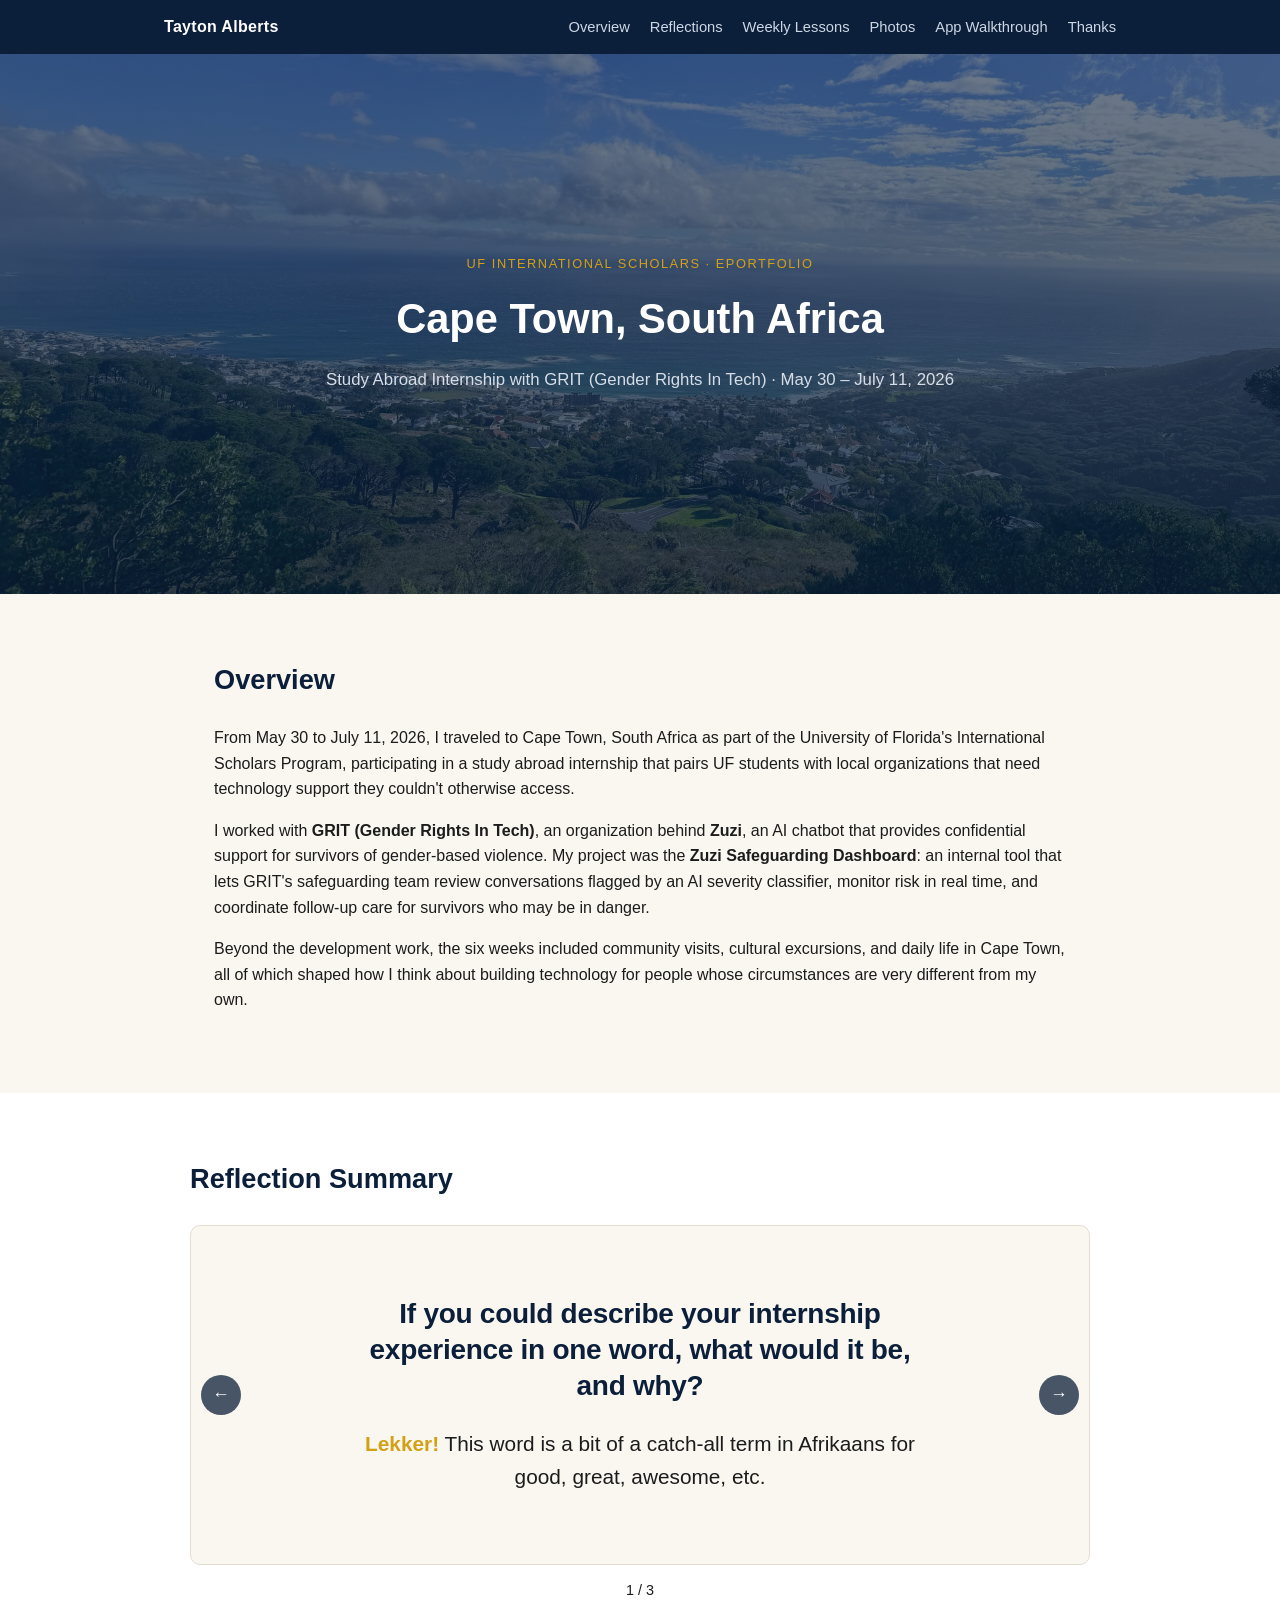
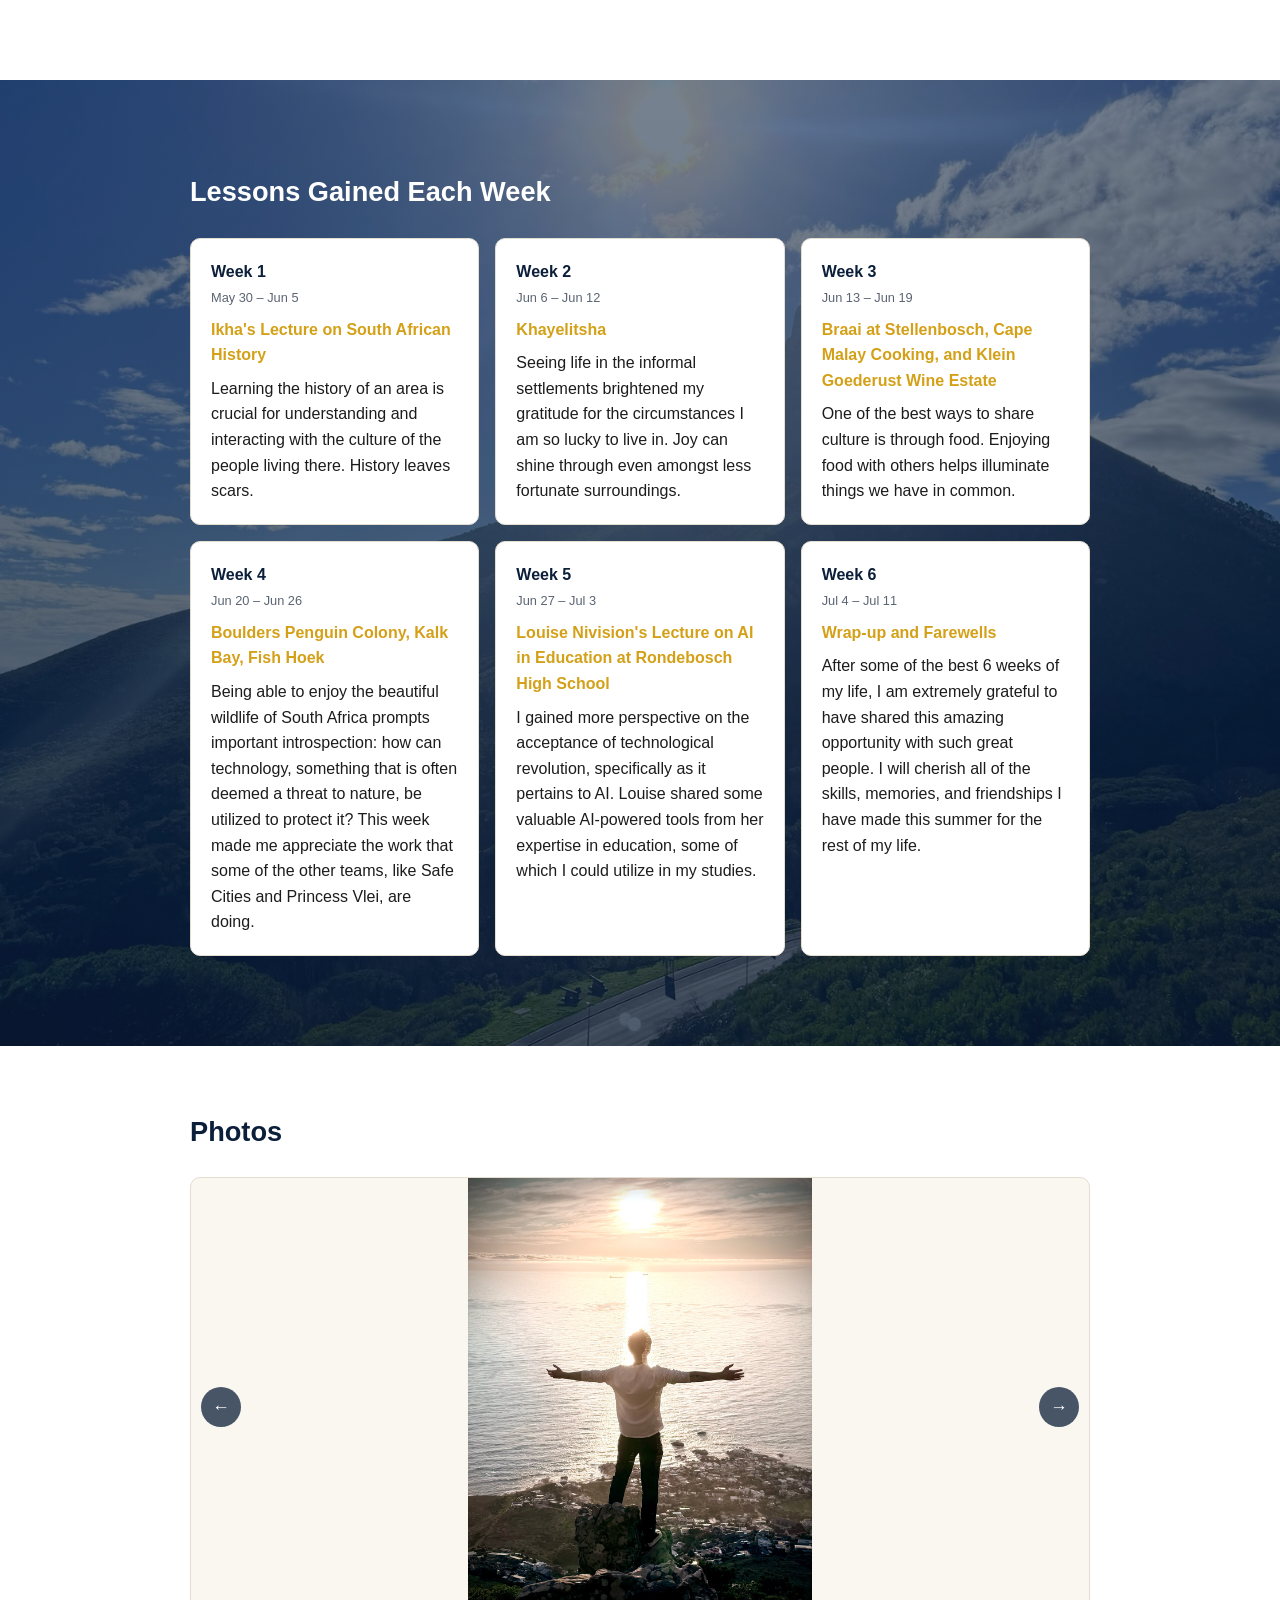
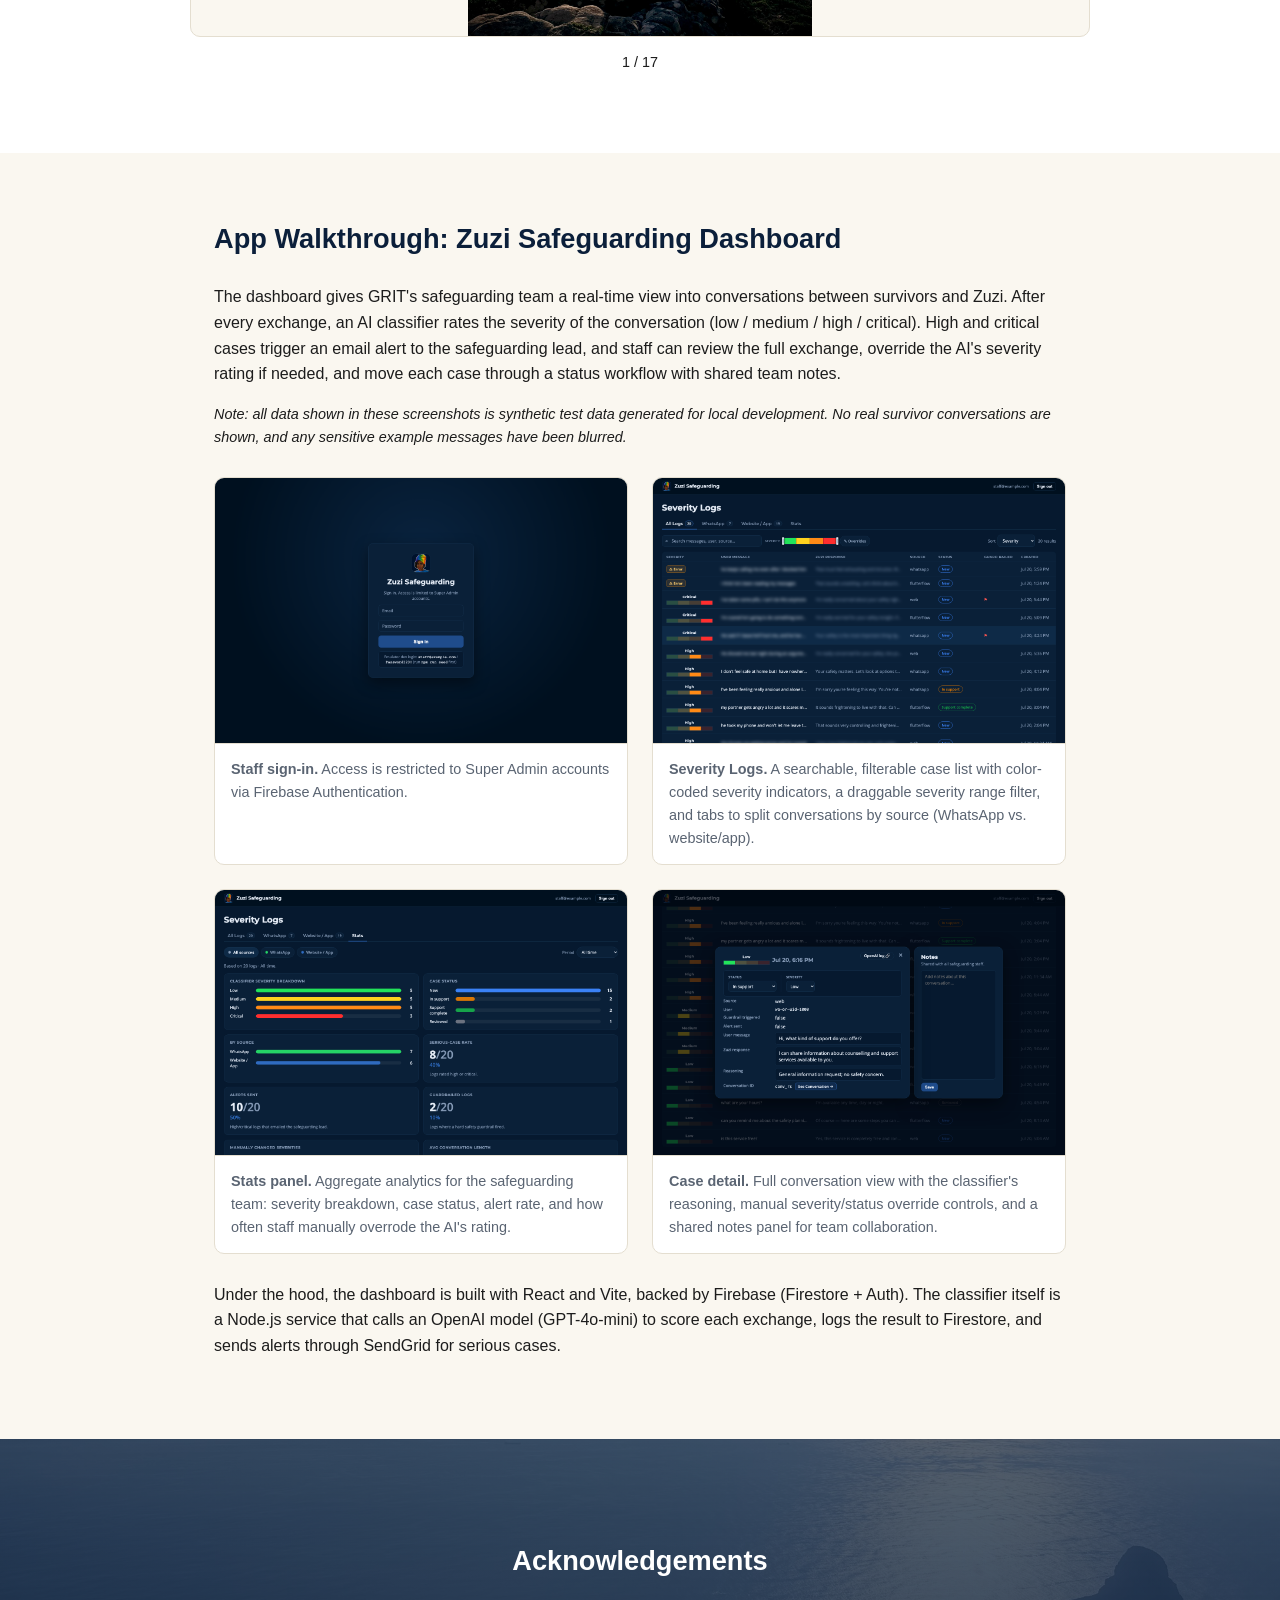
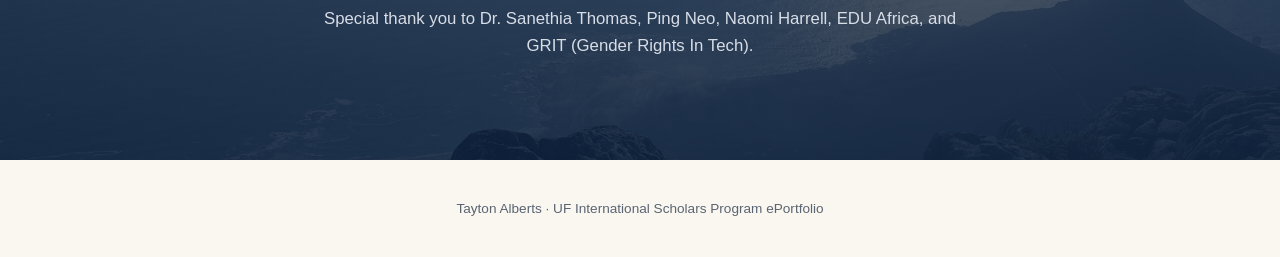
==== index.html @ 263d5c69 "Overlay weekly lesson tiles on a Lion's Head background photo, style topics gold Co-Authored-By: Cla" ====
<!DOCTYPE html>
<html lang="en">
<head>
<meta charset="UTF-8">
<meta name="viewport" content="width=device-width, initial-scale=1.0">
<title>Tayton Alberts | Cape Town ePortfolio</title>
<link rel="stylesheet" href="styles.css">
</head>
<body>

<nav class="navbar">
  <div class="nav-inner">
    <span class="nav-brand">Tayton Alberts</span>
    <ul class="nav-links">
      <li><a href="#overview">Overview</a></li>
      <li><a href="#reflections">Reflections</a></li>
      <li><a href="#weekly">Weekly Lessons</a></li>
      <li><a href="#photos">Photos</a></li>
      <li><a href="#app">App Walkthrough</a></li>
      <li><a href="#thanks">Thanks</a></li>
    </ul>
  </div>
</nav>

<header class="hero">
  <div class="hero-inner">
    <p class="eyebrow">UF International Scholars &middot; ePortfolio</p>
    <h1>Cape Town, South Africa</h1>
    <p class="hero-sub">Study Abroad Internship with GRIT (Gender Rights In Tech) &middot; May 30 &ndash; July 11, 2026</p>
  </div>
</header>

<main>

  <section id="overview" class="section">
    <h2>Overview</h2>
    <p>
      From May 30 to July 11, 2026, I traveled to Cape Town, South Africa as part of the University of
      Florida's International Scholars Program, participating in a study abroad internship that pairs
      UF students with local organizations that need technology support they couldn't otherwise access.
    </p>
    <p>
      I worked with <strong>GRIT (Gender Rights In Tech)</strong>, an organization behind <strong>Zuzi</strong>,
      an AI chatbot that provides confidential support for survivors of gender-based violence. My project was
      the <strong>Zuzi Safeguarding Dashboard</strong>: an internal tool that lets GRIT's safeguarding team
      review conversations flagged by an AI severity classifier, monitor risk in real time, and coordinate
      follow-up care for survivors who may be in danger.
    </p>
    <p>
      Beyond the development work, the six weeks included community visits, cultural excursions, and daily
      life in Cape Town, all of which shaped how I think about building technology for people whose
      circumstances are very different from my own.
    </p>
  </section>

  <section id="reflections" class="section alt">
    <h2>Reflection Summary</h2>
    <div class="carousel">
      <div class="carousel-viewport text-viewport">
        <div class="reflection-slide">
          <h3 id="reflection-question" class="reflection-q"></h3>
          <p id="reflection-answer" class="reflection-a"></p>
        </div>
        <button class="carousel-btn prev" type="button" aria-label="Previous reflection">&larr;</button>
        <button class="carousel-btn next" type="button" aria-label="Next reflection">&rarr;</button>
      </div>
    </div>
    <p class="carousel-counter"><span id="reflection-counter">1 / 3</span></p>
  </section>

  <section id="weekly" class="section alt weekly-section">
    <h2>Lessons Gained Each Week</h2>
    <div class="week-list">
      <div class="week-card">
        <h3>Week 1 <span>May 30 &ndash; Jun 5</span></h3>
        <p class="week-topic">Ikha's Lecture on South African History</p>
        <p>Learning the history of an area is crucial for understanding and interacting with the culture of the people living there. History leaves scars.</p>
      </div>
      <div class="week-card">
        <h3>Week 2 <span>Jun 6 &ndash; Jun 12</span></h3>
        <p class="week-topic">Khayelitsha</p>
        <p>Seeing life in the informal settlements brightened my gratitude for the circumstances I am so lucky to live in. Joy can shine through even amongst less fortunate surroundings.</p>
      </div>
      <div class="week-card">
        <h3>Week 3 <span>Jun 13 &ndash; Jun 19</span></h3>
        <p class="week-topic">Braai at Stellenbosch, Cape Malay Cooking, and Klein Goederust Wine Estate</p>
        <p>One of the best ways to share culture is through food. Enjoying food with others helps illuminate things we have in common.</p>
      </div>
      <div class="week-card">
        <h3>Week 4 <span>Jun 20 &ndash; Jun 26</span></h3>
        <p class="week-topic">Boulders Penguin Colony, Kalk Bay, Fish Hoek</p>
        <p>Being able to enjoy the beautiful wildlife of South Africa prompts important introspection: how can technology, something that is often deemed a threat to nature, be utilized to protect it? This week made me appreciate the work that some of the other teams, like Safe Cities and Princess Vlei, are doing.</p>
      </div>
      <div class="week-card">
        <h3>Week 5 <span>Jun 27 &ndash; Jul 3</span></h3>
        <p class="week-topic">Louise Nivision's Lecture on AI in Education at Rondebosch High School</p>
        <p>I gained more perspective on the acceptance of technological revolution, specifically as it pertains to AI. Louise shared some valuable AI-powered tools from her expertise in education, some of which I could utilize in my studies.</p>
      </div>
      <div class="week-card">
        <h3>Week 6 <span>Jul 4 &ndash; Jul 11</span></h3>
        <p class="week-topic">Wrap-up and Farewells</p>
        <p>After some of the best 6 weeks of my life, I am extremely grateful to have shared this amazing opportunity with such great people. I will cherish all of the skills, memories, and friendships I have made this summer for the rest of my life.</p>
      </div>
    </div>
  </section>

  <section id="photos" class="section alt">
    <h2>Photos</h2>
    <div class="carousel">
      <div class="carousel-viewport">
        <img id="carousel-image" src="assets/photos/IMG_9114.jpg" alt="Trip photo">
        <button class="carousel-btn prev" type="button" aria-label="Previous photo">&larr;</button>
        <button class="carousel-btn next" type="button" aria-label="Next photo">&rarr;</button>
      </div>
    </div>
    <p class="carousel-counter"><span id="carousel-counter">1 / 17</span></p>
  </section>

  <section id="app" class="section">
    <h2>App Walkthrough: Zuzi Safeguarding Dashboard</h2>
    <p>
      The dashboard gives GRIT's safeguarding team a real-time view into conversations between survivors
      and Zuzi. After every exchange, an AI classifier rates the severity of the conversation
      (low / medium / high / critical). High and critical cases trigger an email alert to the safeguarding
      lead, and staff can review the full exchange, override the AI's severity rating if needed, and move
      each case through a status workflow with shared team notes.
    </p>
    <p class="section-note">
      Note: all data shown in these screenshots is synthetic test data generated for local development.
      No real survivor conversations are shown, and any sensitive example messages have been blurred.
    </p>

    <div class="walkthrough">
      <figure>
        <img src="assets/screenshots/01-login.png" alt="Zuzi Safeguarding dashboard login screen">
        <figcaption><strong>Staff sign-in.</strong> Access is restricted to Super Admin accounts via Firebase Authentication.</figcaption>
      </figure>
      <figure>
        <img src="assets/screenshots/02-severity-logs.png" alt="Severity logs table with search, filters, and source tabs">
        <figcaption><strong>Severity Logs.</strong> A searchable, filterable case list with color-coded severity indicators, a draggable severity range filter, and tabs to split conversations by source (WhatsApp vs. website/app).</figcaption>
      </figure>
      <figure>
        <img src="assets/screenshots/03-stats.png" alt="Stats panel showing severity breakdown and case metrics">
        <figcaption><strong>Stats panel.</strong> Aggregate analytics for the safeguarding team: severity breakdown, case status, alert rate, and how often staff manually overrode the AI's rating.</figcaption>
      </figure>
      <figure>
        <img src="assets/screenshots/04-case-detail.png" alt="Case detail modal showing a conversation, classifier reasoning, and notes">
        <figcaption><strong>Case detail.</strong> Full conversation view with the classifier's reasoning, manual severity/status override controls, and a shared notes panel for team collaboration.</figcaption>
      </figure>
    </div>

    <p>
      Under the hood, the dashboard is built with React and Vite, backed by Firebase (Firestore + Auth).
      The classifier itself is a Node.js service that calls an OpenAI model (GPT-4o-mini) to score each
      exchange, logs the result to Firestore, and sends alerts through SendGrid for serious cases.
    </p>
  </section>

  <section id="thanks" class="section alt thanks-section">
    <h2>Acknowledgements</h2>
    <p>
      Special thank you to Dr. Sanethia Thomas, Ping Neo, Naomi Harrell, EDU Africa, and
      GRIT (Gender Rights In Tech).
    </p>
  </section>

</main>

<footer class="footer">
  <p>Tayton Alberts &middot; UF International Scholars Program ePortfolio</p>
</footer>

<script>
  const photos = [
    'IMG_9114.jpg', 'IMG_8618.jpg', 'IMG_8655.jpg', 'IMG_8927.jpg', 'IMG_8979.jpg',
    'IMG_8824.jpg', 'IMG_8849.jpg', 'IMG_8998.jpg', 'IMG_9008.jpg', 'IMG_9033.jpg',
    'IMG_9036.jpg', 'baboon-hike.jpg', 'sunset-group.jpg', 'cave-group.jpg',
    'grit-team.jpg', 'aws-skills-centre.jpg', 'presentation.jpg'
  ];
  let photoIndex = 0;
  const carouselImage = document.getElementById('carousel-image');
  const carouselCounter = document.getElementById('carousel-counter');
  const photosSection = document.getElementById('photos');

  function showPhoto(i) {
    photoIndex = (i + photos.length) % photos.length;
    carouselImage.src = 'assets/photos/' + photos[photoIndex];
    carouselCounter.textContent = (photoIndex + 1) + ' / ' + photos.length;
  }

  photosSection.querySelector('.carousel-btn.prev').addEventListener('click', () => showPhoto(photoIndex - 1));
  photosSection.querySelector('.carousel-btn.next').addEventListener('click', () => showPhoto(photoIndex + 1));

  const reflections = [
    {
      question: "If you could describe your internship experience in one word, what would it be, and why?",
      answer: "<strong>Lekker!</strong> This word is a bit of a catch-all term in Afrikaans for good, great, awesome, etc."
    },
    {
      question: "Which activity or experience had the greatest impact on you, and why?",
      answer: "The visit to Khayelitsha was definitely very impactful for me. Being able to walk through people's homes and see, up close, the different circumstances that people live in really opened my eyes to the hardships that people face."
    },
    {
      question: "What skills or qualities have you developed that you will carry into your future career?",
      answer: "Technically, my skills were rapidly sharpened. Aside from my growth with software development, I have gained a much larger professional confidence where I feel comfortable communicating my thoughts and work."
    }
  ];
  let reflectionIndex = 0;
  const reflectionQuestion = document.getElementById('reflection-question');
  const reflectionAnswer = document.getElementById('reflection-answer');
  const reflectionCounter = document.getElementById('reflection-counter');
  const reflectionsSection = document.getElementById('reflections');

  function showReflection(i) {
    reflectionIndex = (i + reflections.length) % reflections.length;
    reflectionQuestion.textContent = reflections[reflectionIndex].question;
    reflectionAnswer.innerHTML = reflections[reflectionIndex].answer;
    reflectionCounter.textContent = (reflectionIndex + 1) + ' / ' + reflections.length;
  }

  reflectionsSection.querySelector('.carousel-btn.prev').addEventListener('click', () => showReflection(reflectionIndex - 1));
  reflectionsSection.querySelector('.carousel-btn.next').addEventListener('click', () => showReflection(reflectionIndex + 1));
  showReflection(0);

  function isInViewport(el) {
    const r = el.getBoundingClientRect();
    return r.top < window.innerHeight && r.bottom > 0;
  }

  document.addEventListener('keydown', (e) => {
    if (e.key !== 'ArrowLeft' && e.key !== 'ArrowRight') return;
    const delta = e.key === 'ArrowLeft' ? -1 : 1;
    if (isInViewport(photosSection)) showPhoto(photoIndex + delta);
    else if (isInViewport(reflectionsSection)) showReflection(reflectionIndex + delta);
  });
</script>

</body>
</html>
---- styles.css ----
:root {
  --navy: #0b1f3a;
  --navy-light: #13294b;
  --gold: #d4a017;
  --cream: #faf7f0;
  --text: #1c1c1c;
  --muted: #5a6472;
  --border: #e4ded0;
}

* { box-sizing: border-box; }

body {
  margin: 0;
  font-family: -apple-system, BlinkMacSystemFont, "Segoe UI", Helvetica, Arial, sans-serif;
  color: var(--text);
  background: var(--cream);
  line-height: 1.6;
}

.navbar {
  position: sticky;
  top: 0;
  z-index: 10;
  background: var(--navy);
  color: white;
}

.nav-inner {
  max-width: 1000px;
  margin: 0 auto;
  padding: 14px 24px;
  display: flex;
  align-items: center;
  justify-content: space-between;
  flex-wrap: wrap;
  gap: 10px;
}

.nav-brand {
  font-weight: 700;
  letter-spacing: 0.02em;
}

.nav-links {
  list-style: none;
  display: flex;
  gap: 20px;
  margin: 0;
  padding: 0;
  flex-wrap: wrap;
}

.nav-links a {
  color: #cdd6e3;
  text-decoration: none;
  font-size: 0.92rem;
}

.nav-links a:hover {
  color: var(--gold);
}

.hero {
  background:
    linear-gradient(180deg, rgba(11, 31, 58, 0.6) 0%, rgba(11, 31, 58, 0.75) 100%),
    url("assets/photos/hero-bg.jpg");
  background-size: cover;
  background-position: center;
  color: white;
  padding: 140px 24px;
  min-height: 60vh;
  display: flex;
  align-items: center;
  justify-content: center;
  text-align: center;
}

.hero-inner {
  max-width: 700px;
  margin: 0 auto;
}

.eyebrow {
  text-transform: uppercase;
  letter-spacing: 0.12em;
  font-size: 0.8rem;
  color: var(--gold);
  margin: 0 0 12px;
}

.hero h1 {
  font-size: 2.6rem;
  margin: 0 0 14px;
}

.hero-sub {
  color: #d7dde7;
  font-size: 1.05rem;
  margin: 0;
}

.section {
  max-width: 900px;
  margin: 0 auto;
  padding: 64px 24px;
}

.section.alt {
  background: white;
  max-width: none;
}

.section.alt > * {
  max-width: 900px;
  margin-left: auto;
  margin-right: auto;
}

.section.weekly-section {
  background:
    linear-gradient(180deg, rgba(11, 31, 58, 0.55) 0%, rgba(11, 31, 58, 0.7) 100%),
    url("assets/photos/weekly-bg.jpg");
  background-size: cover;
  background-position: center;
  padding-top: 90px;
  padding-bottom: 90px;
}

.section.weekly-section h2 {
  color: white;
}

.section h2 {
  font-size: 1.7rem;
  margin: 0 0 24px;
  color: var(--navy);
}

.section p {
  color: var(--text);
}

.section-note {
  color: var(--muted);
  font-size: 0.9rem;
  font-style: italic;
}

.reflection-slide {
  width: 100%;
  max-width: 560px;
  margin: 0 auto;
  text-align: center;
}

.reflection-q {
  font-weight: 800;
  color: var(--navy);
  margin: 0 0 22px;
  font-size: 1.75rem;
  line-height: 1.3;
  letter-spacing: -0.01em;
}

.reflection-a {
  margin: 0;
  color: var(--text);
  font-size: 1.3rem;
  line-height: 1.6;
}

.reflection-a strong {
  color: var(--gold);
  font-weight: 800;
}

.week-list {
  display: grid;
  grid-template-columns: repeat(auto-fit, minmax(280px, 1fr));
  gap: 16px;
}

.week-card {
  border: 1px solid var(--border);
  border-radius: 10px;
  padding: 20px;
  background: white;
}

.week-card p {
  margin: 0;
}

.week-card p.week-topic {
  font-weight: 800;
  color: var(--gold);
  margin: 0 0 8px;
}

.week-card h3 {
  margin: 0 0 8px;
  font-size: 1rem;
  color: var(--navy);
  display: flex;
  flex-direction: column;
  gap: 4px;
}

.week-card h3 span {
  font-weight: 400;
  font-size: 0.8rem;
  color: var(--muted);
}

.placeholder {
  color: var(--muted);
  font-style: italic;
  margin: 0;
}

.carousel {
  max-width: 640px;
  margin: 0 auto;
}

.carousel-viewport {
  position: relative;
  width: 100%;
  height: min(52vh, 460px);
  display: flex;
  align-items: center;
  justify-content: center;
  background: var(--cream);
  border: 1px solid var(--border);
  border-radius: 10px;
  overflow: hidden;
}

.carousel-viewport img {
  max-width: 100%;
  max-height: 100%;
  width: auto;
  height: auto;
  object-fit: contain;
  display: block;
}

.carousel-viewport.text-viewport {
  height: auto;
  min-height: 340px;
  padding: 56px 64px;
}

.carousel-btn {
  position: absolute;
  top: 50%;
  transform: translateY(-50%);
  width: 40px;
  height: 40px;
  border-radius: 50%;
  border: none;
  background: rgba(11, 31, 58, 0.75);
  color: white;
  font-size: 1.1rem;
  cursor: pointer;
}

.carousel-btn.prev {
  left: 10px;
}

.carousel-btn.next {
  right: 10px;
}

.carousel-btn:hover {
  background: var(--navy-light);
}

.carousel-counter {
  text-align: center;
  color: var(--muted);
  font-size: 0.9rem;
  margin-top: 14px;
}

.walkthrough {
  display: grid;
  grid-template-columns: repeat(auto-fit, minmax(320px, 1fr));
  gap: 24px;
  margin: 28px 0;
}

.walkthrough figure {
  margin: 0;
  background: white;
  border: 1px solid var(--border);
  border-radius: 10px;
  overflow: hidden;
}

.walkthrough img {
  width: 100%;
  display: block;
  border-bottom: 1px solid var(--border);
}

.walkthrough figcaption {
  padding: 14px 16px;
  font-size: 0.9rem;
  color: var(--muted);
}

.section.thanks-section {
  text-align: center;
  background:
    linear-gradient(180deg, rgba(11, 31, 58, 0.7) 0%, rgba(11, 31, 58, 0.85) 100%),
    url("assets/photos/thanks-bg.jpg");
  background-size: cover;
  background-position: center;
  color: white;
  padding-top: 100px;
  padding-bottom: 100px;
}

.section.thanks-section h2 {
  color: white;
}

.section.thanks-section p {
  color: #d7dde7;
  font-size: 1.05rem;
  max-width: 640px;
  margin: 0 auto;
}

.footer {
  text-align: center;
  padding: 24px;
  color: var(--muted);
  font-size: 0.85rem;
}
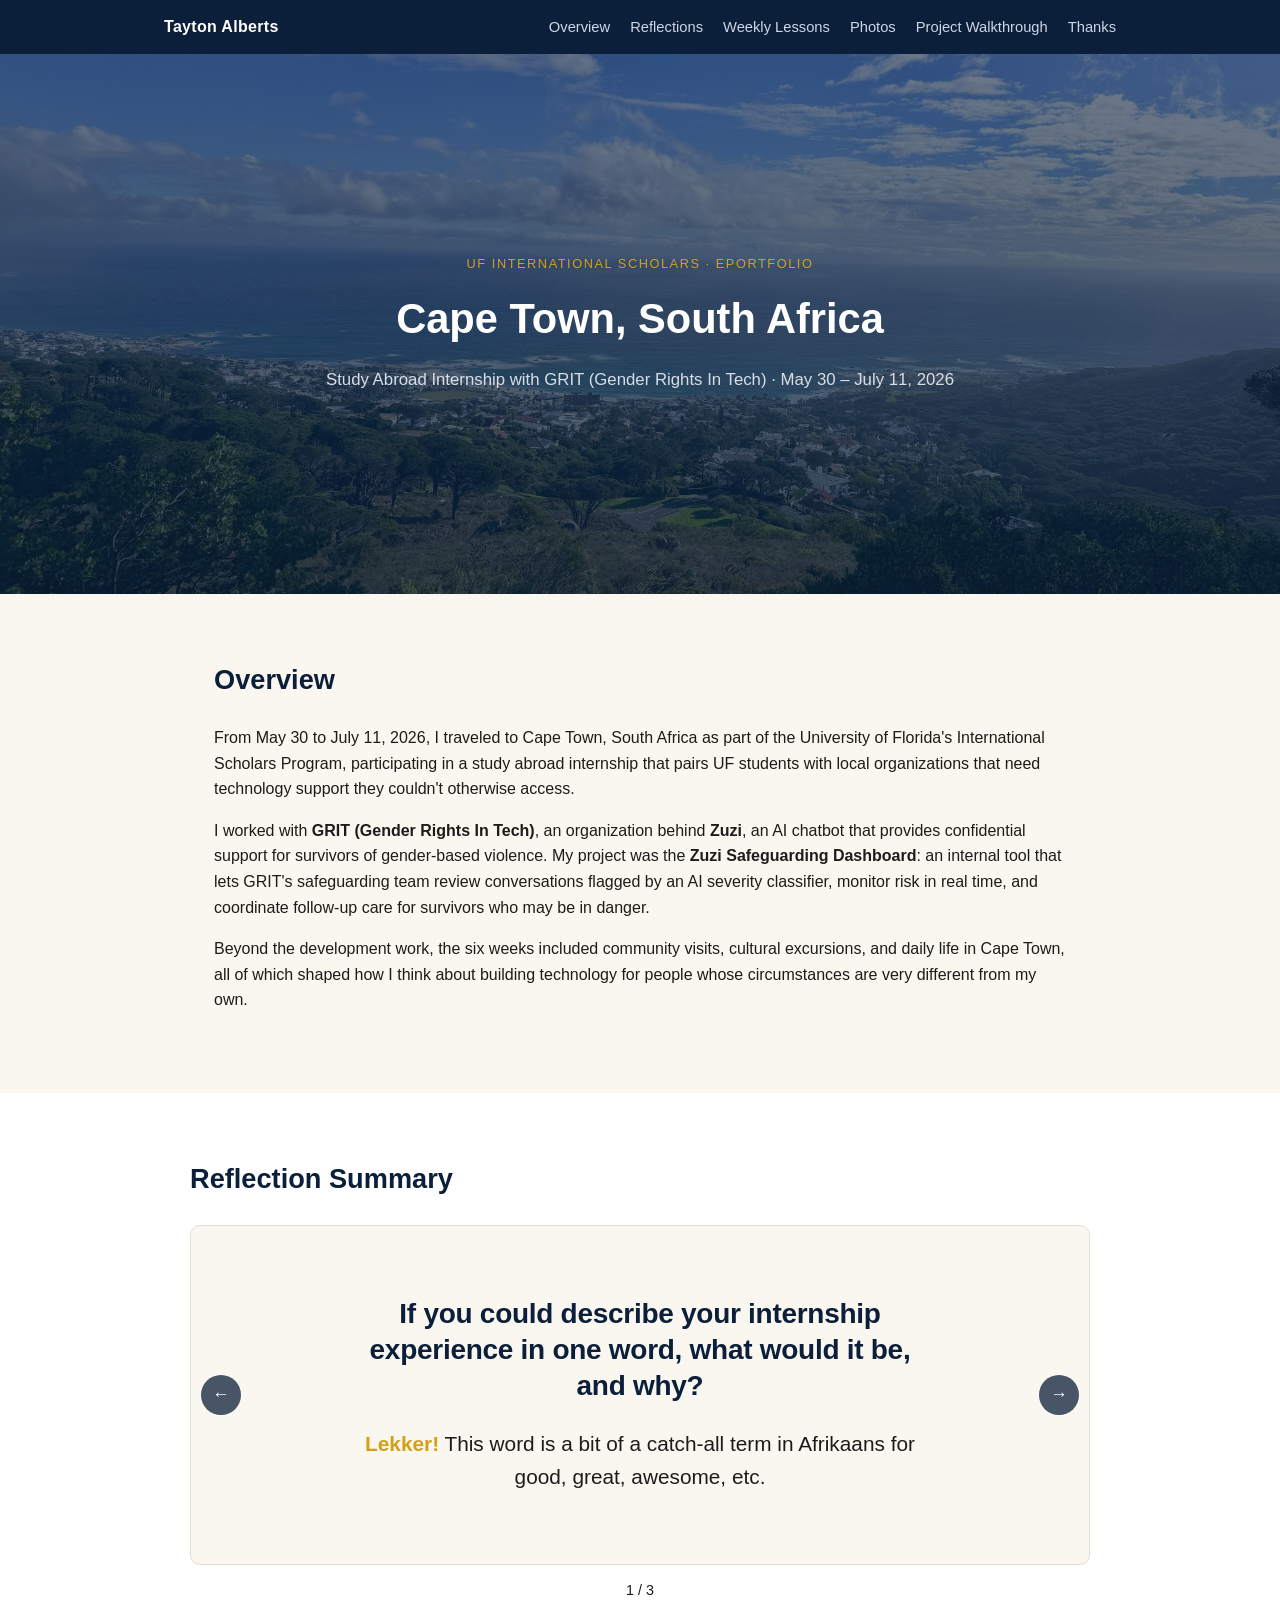
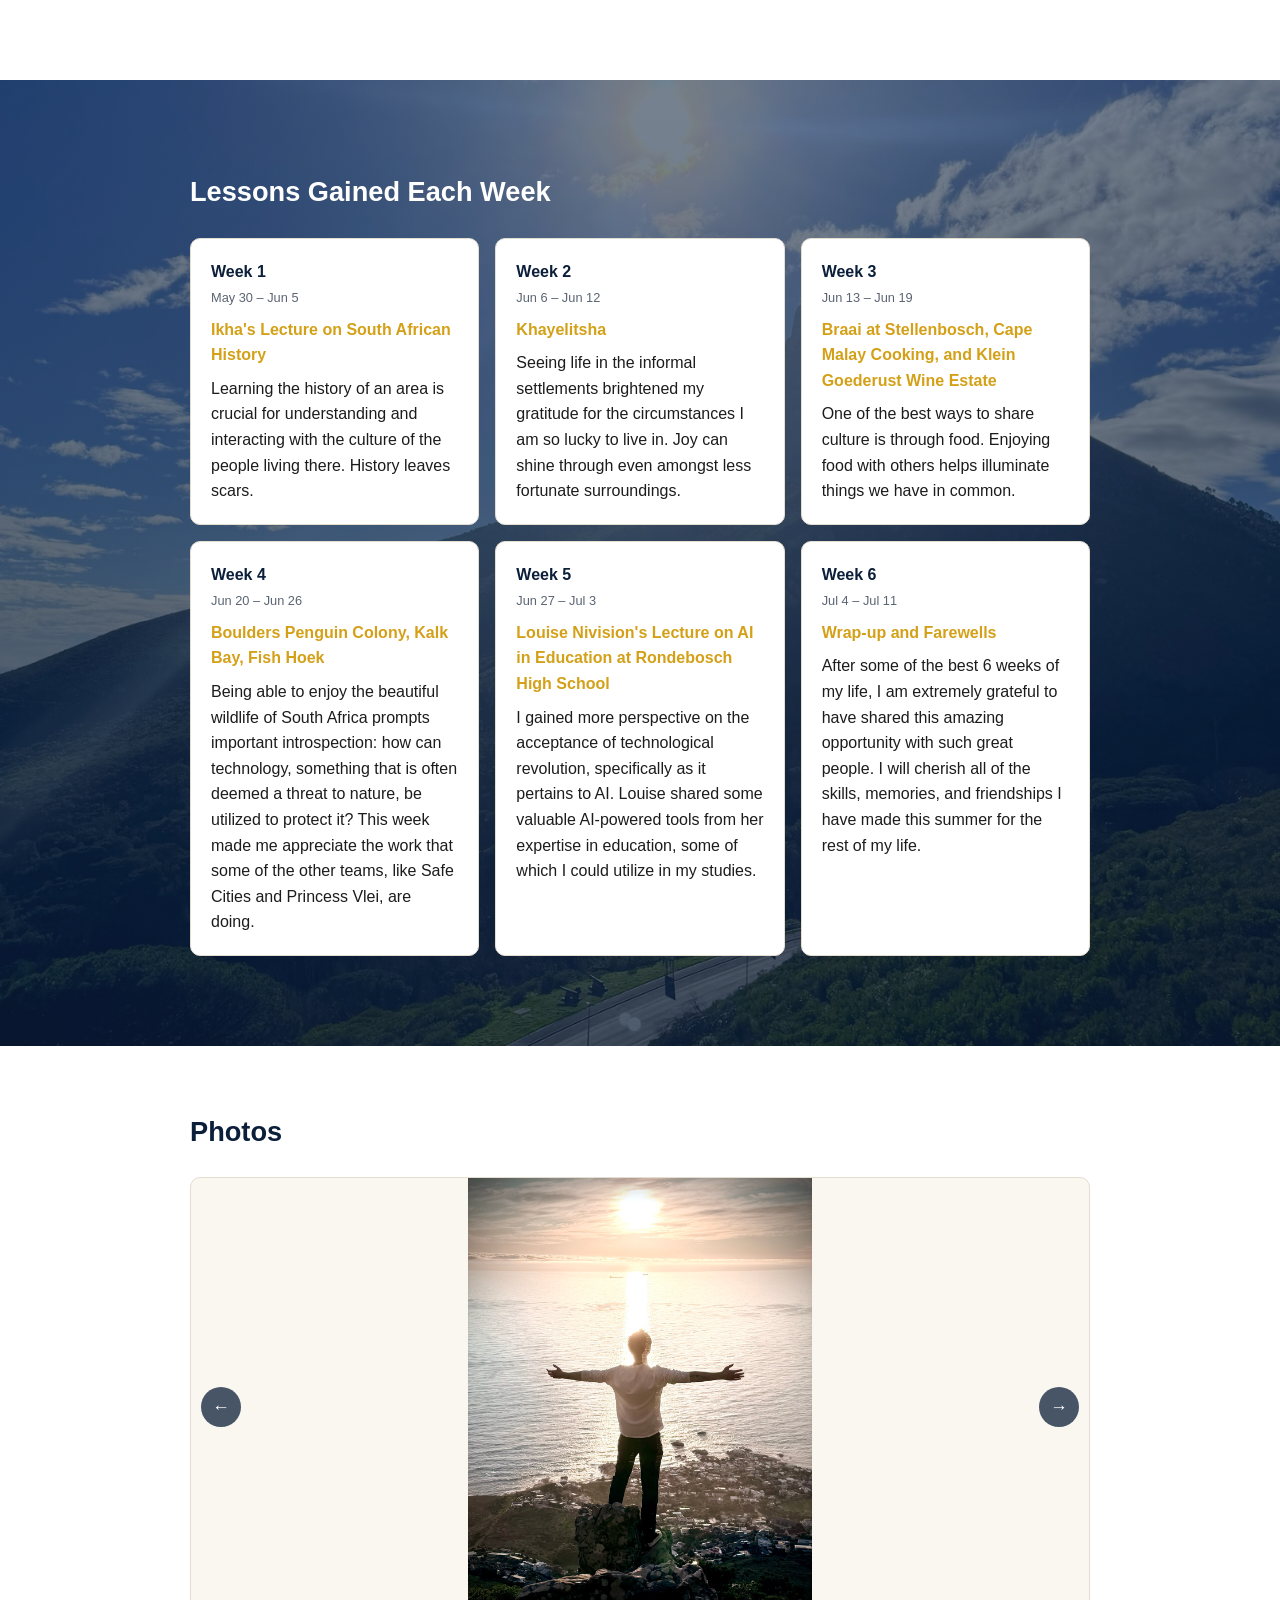
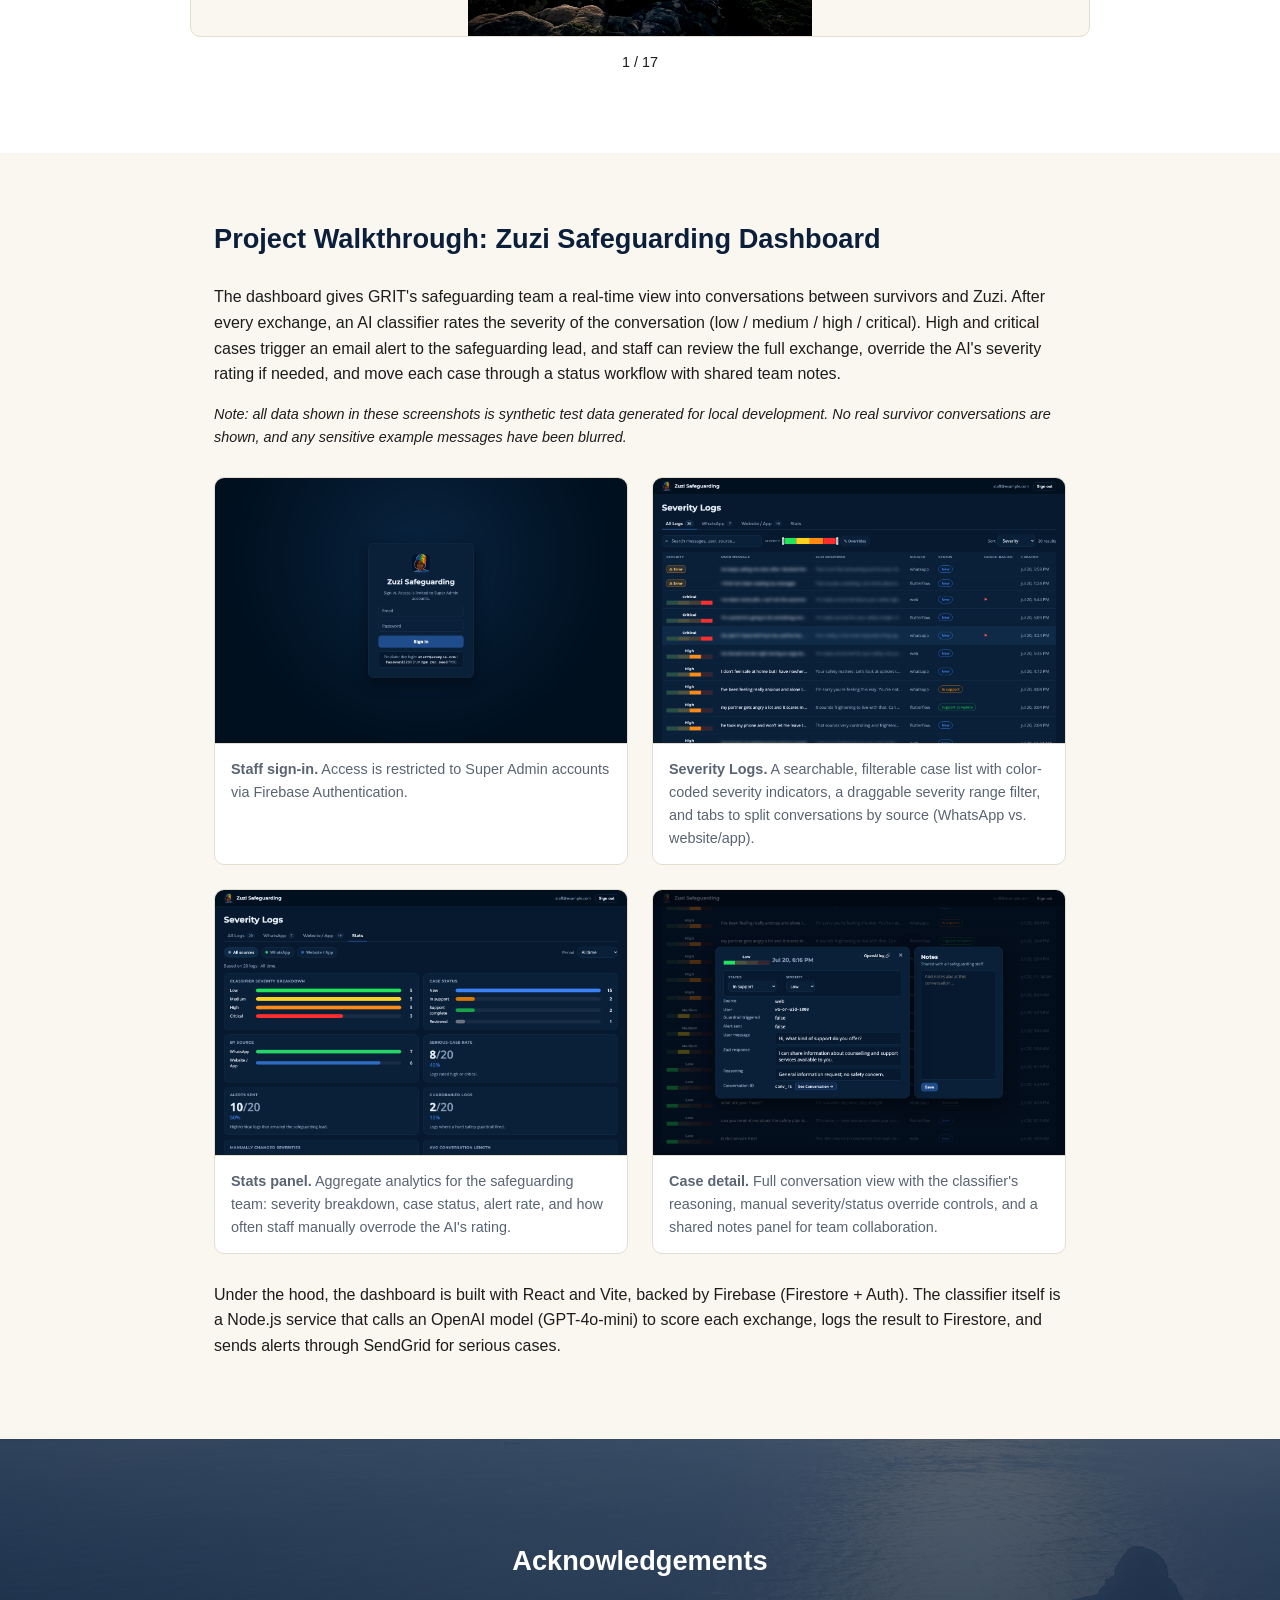
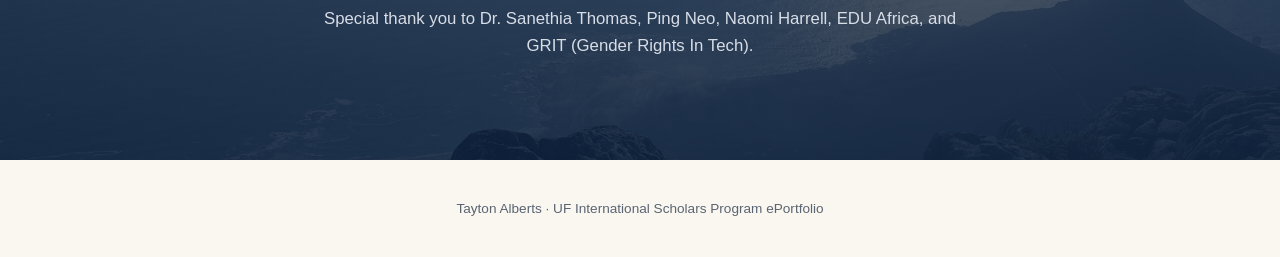
==== commit 1a1f8475: "Rename App Walkthrough to Project Walkthrough in nav and heading Co-Authored-By: Claude Sonnet 5 <no" ====
--- a/index.html
+++ b/index.html
@@ -16,7 +16,7 @@
       <li><a href="#reflections">Reflections</a></li>
       <li><a href="#weekly">Weekly Lessons</a></li>
       <li><a href="#photos">Photos</a></li>
-      <li><a href="#app">App Walkthrough</a></li>
+      <li><a href="#app">Project Walkthrough</a></li>
       <li><a href="#thanks">Thanks</a></li>
     </ul>
   </div>
@@ -117,7 +117,7 @@
   </section>
 
   <section id="app" class="section">
-    <h2>App Walkthrough: Zuzi Safeguarding Dashboard</h2>
+    <h2>Project Walkthrough: Zuzi Safeguarding Dashboard</h2>
     <p>
       The dashboard gives GRIT's safeguarding team a real-time view into conversations between survivors
       and Zuzi. After every exchange, an AI classifier rates the severity of the conversation
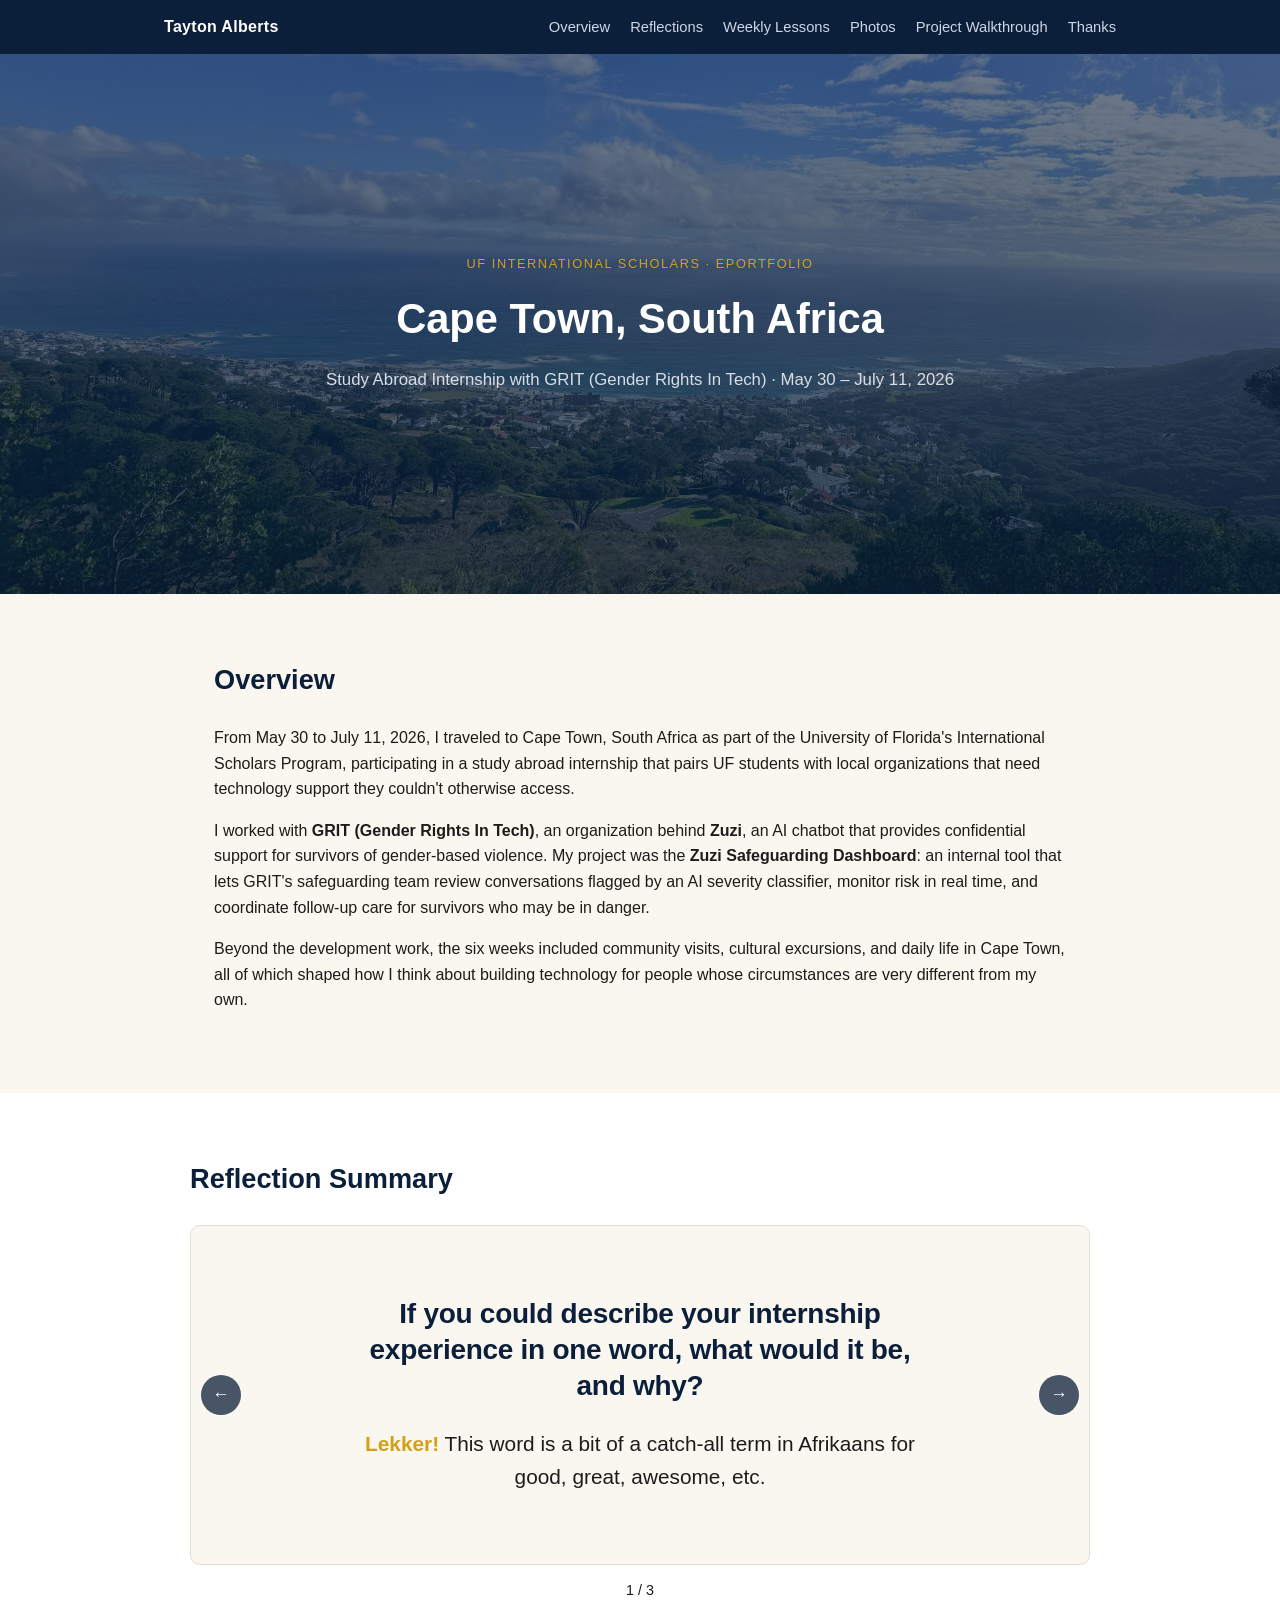
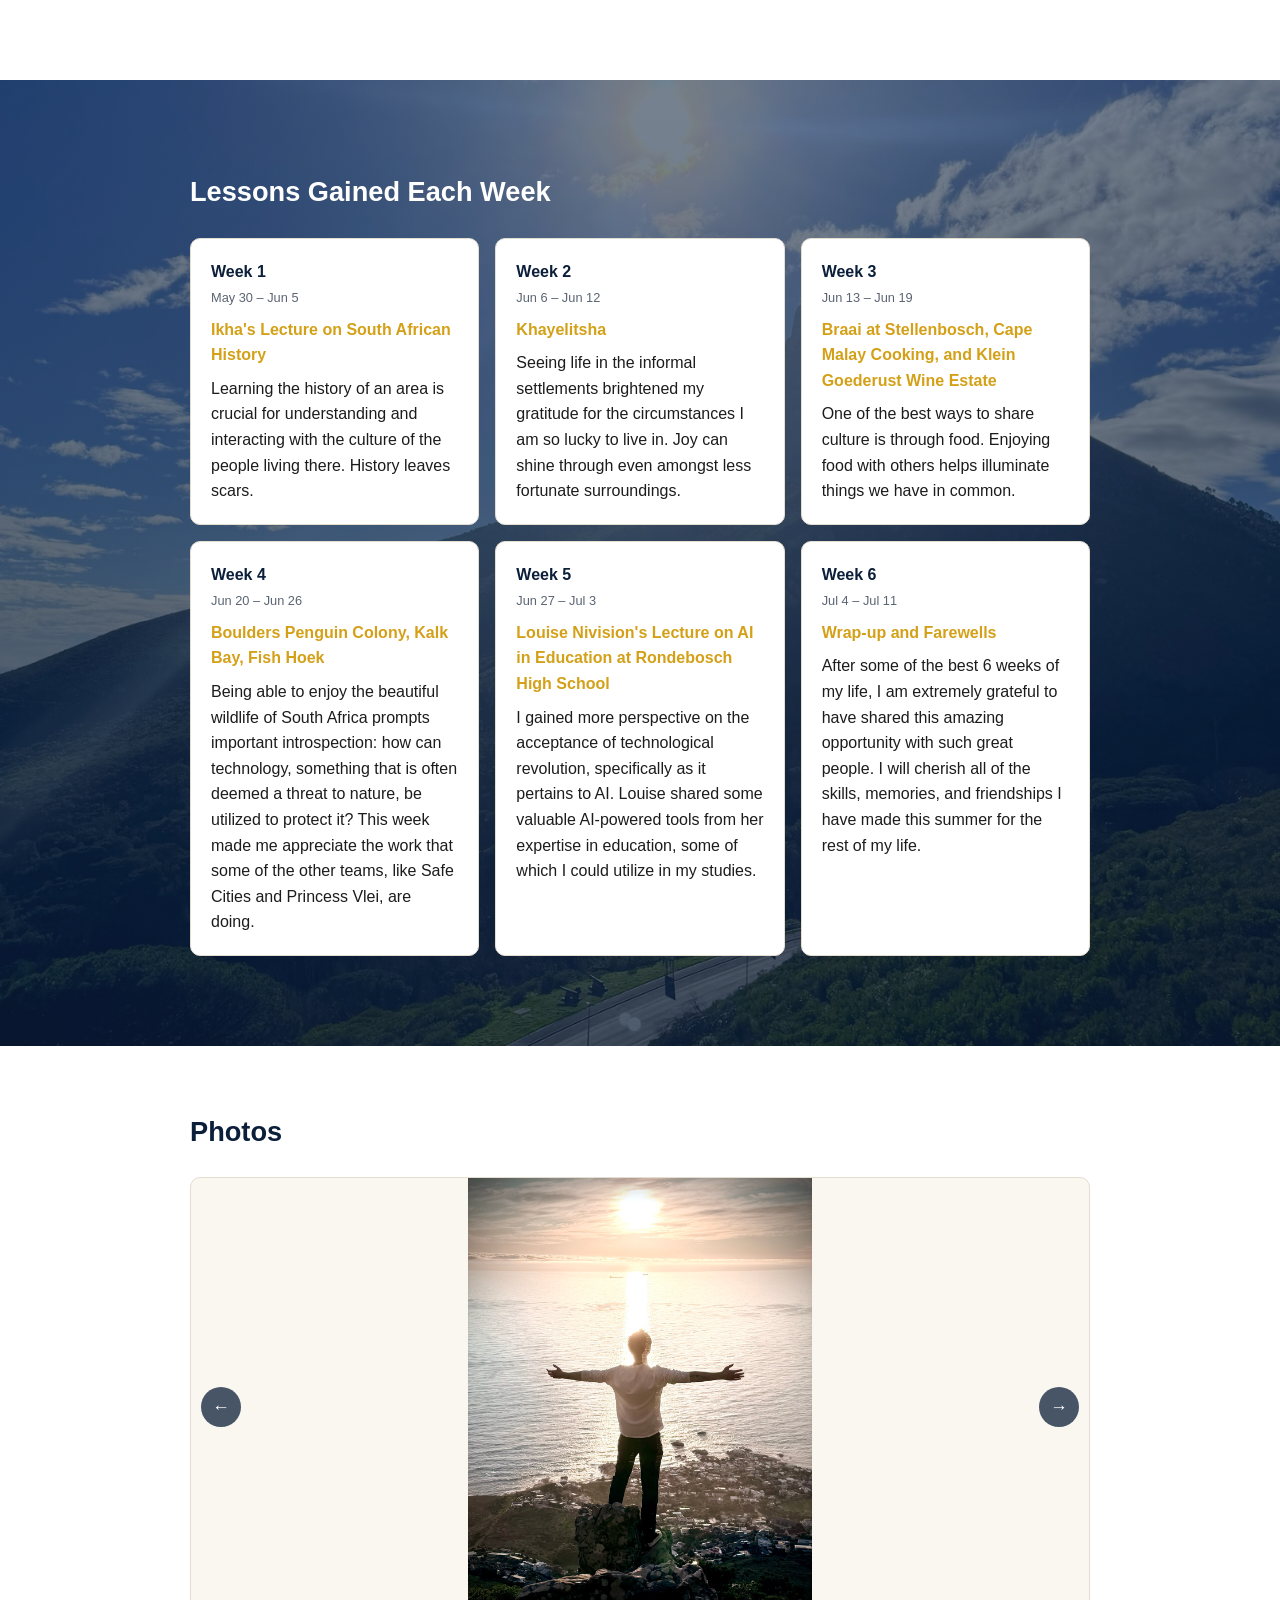
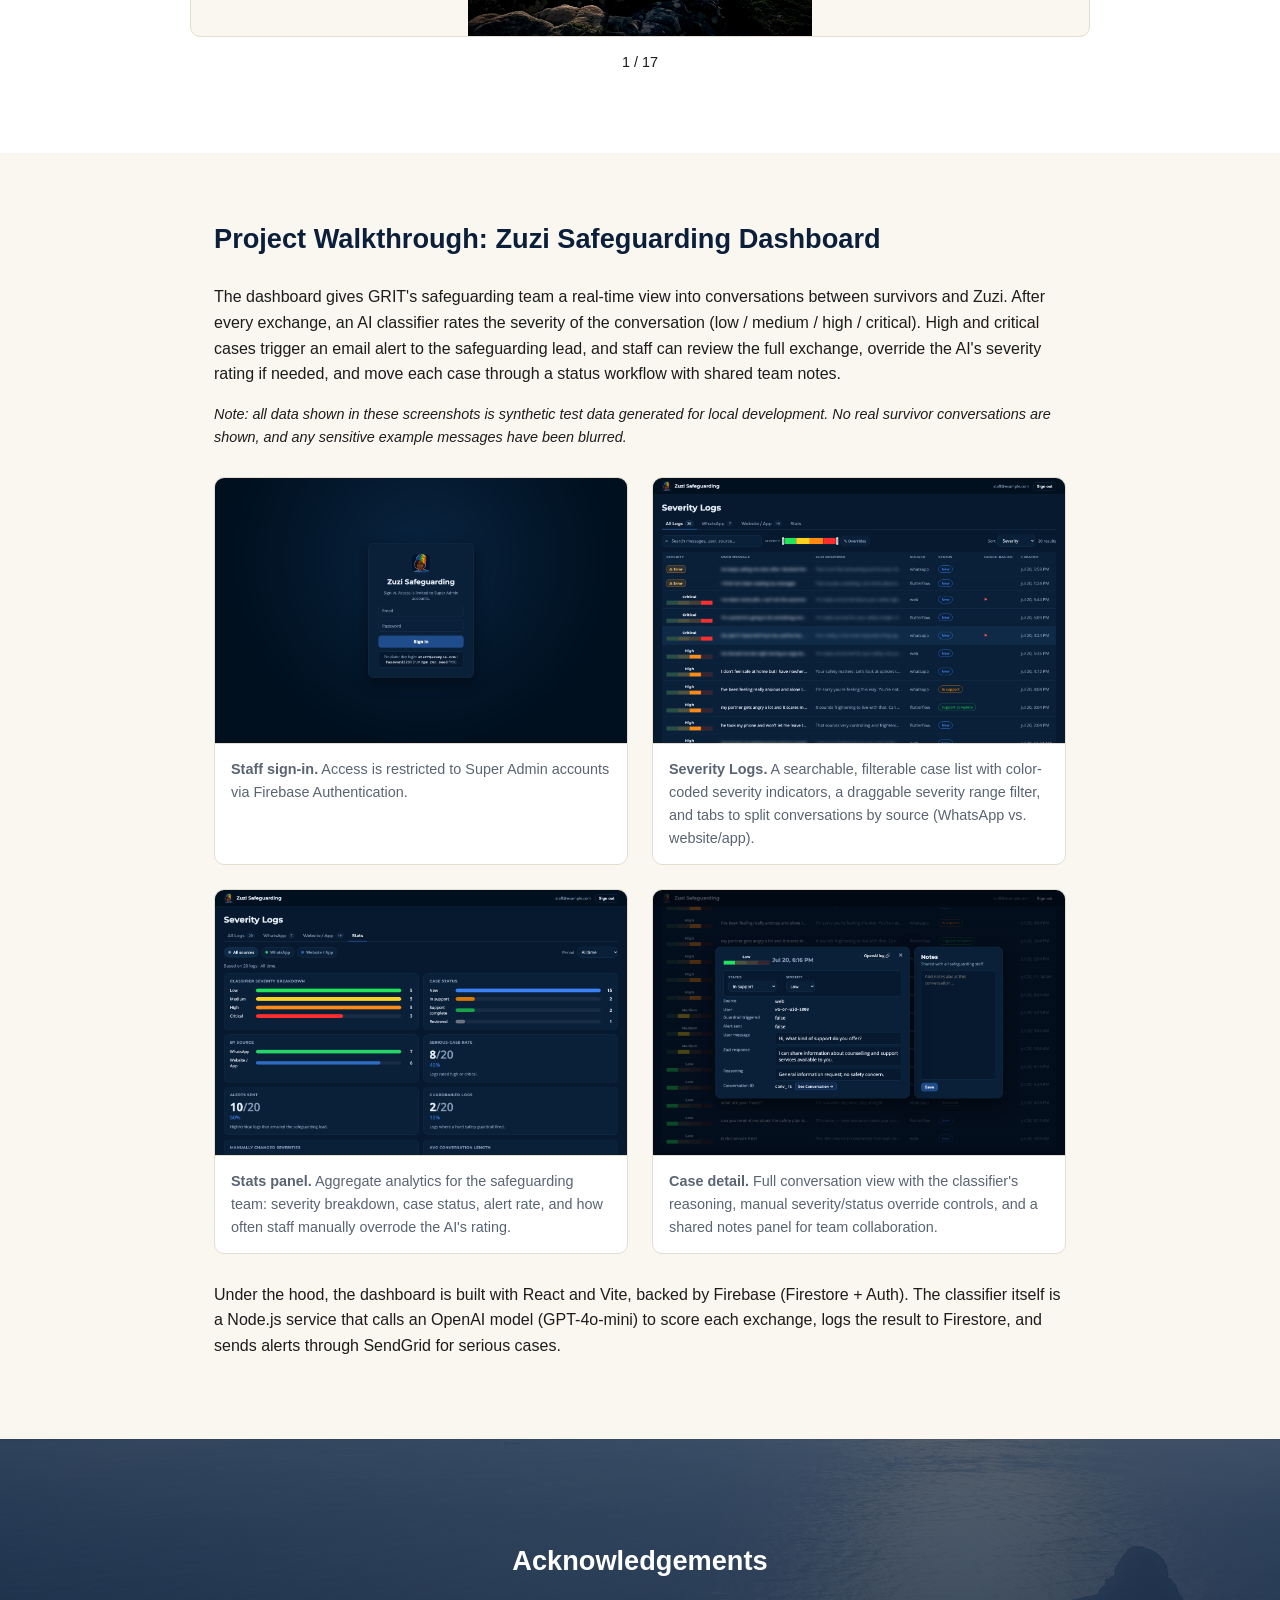
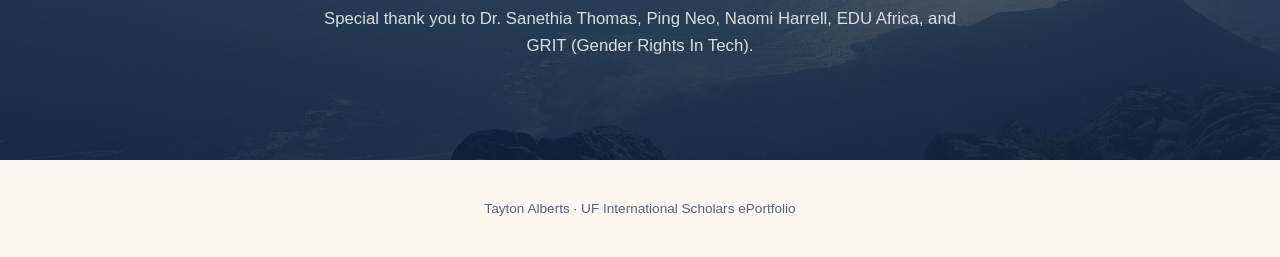
==== commit 00b05ccc: "Drop "Program" from the footer text Co-Authored-By: Claude Sonnet 5 <noreply@anthropic.com>" ====
--- a/index.html
+++ b/index.html
@@ -167,7 +167,7 @@
 </main>
 
 <footer class="footer">
-  <p>Tayton Alberts &middot; UF International Scholars Program ePortfolio</p>
+  <p>Tayton Alberts &middot; UF International Scholars ePortfolio</p>
 </footer>
 
 <script>
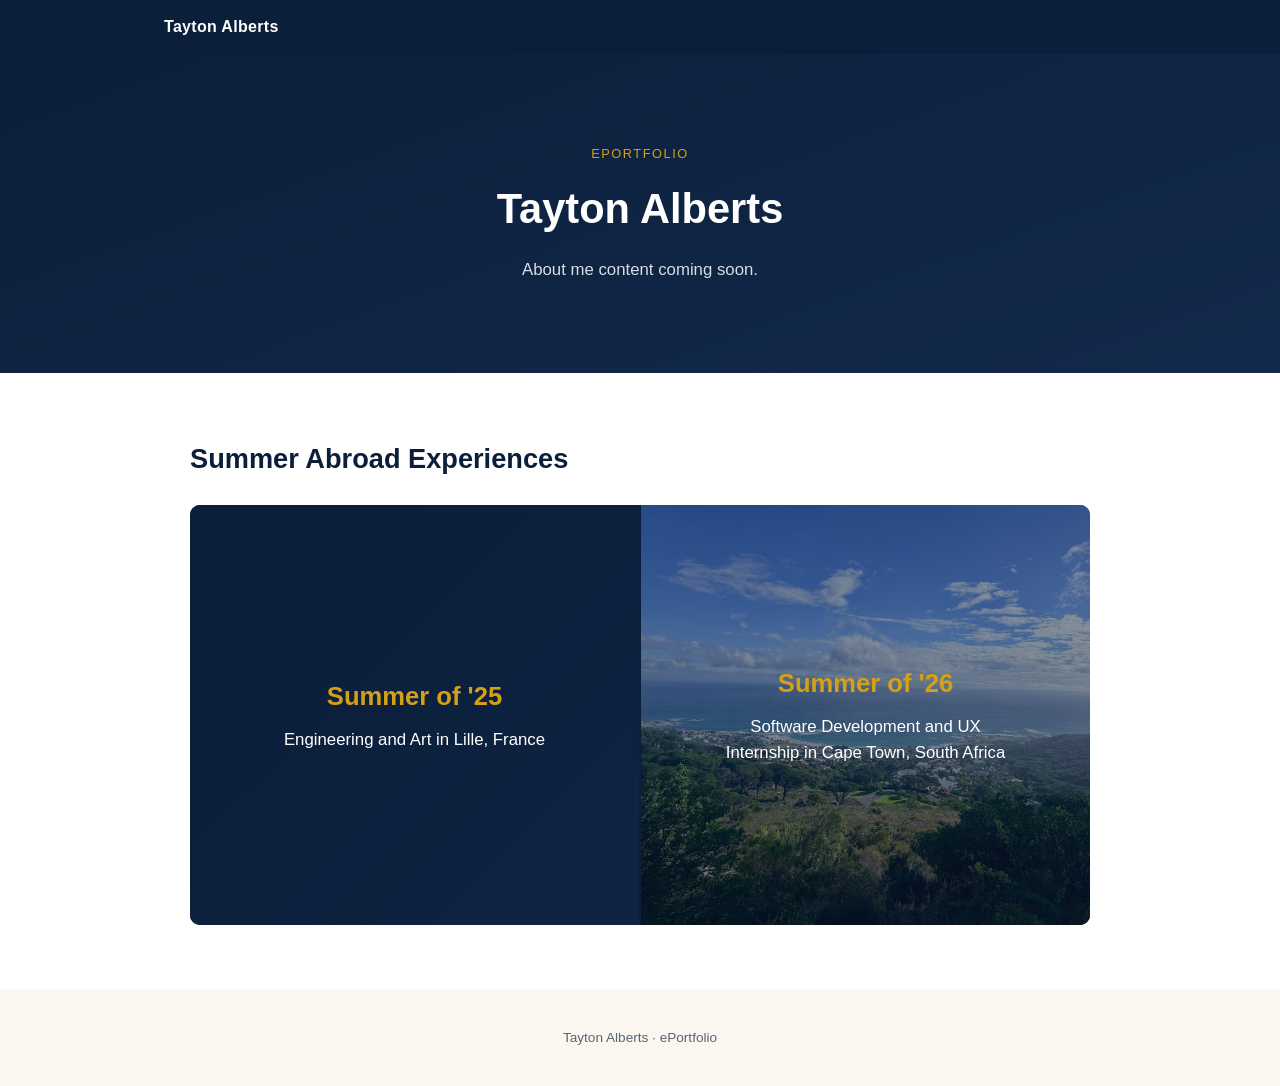
==== commit bdb9c0ec: "Restructure site: add a home page with a Summer Abroad Experiences banner, move Cape Town content to" ====
--- a/index.html
+++ b/index.html
@@ -3,7 +3,7 @@
 <head>
 <meta charset="UTF-8">
 <meta name="viewport" content="width=device-width, initial-scale=1.0">
-<title>Tayton Alberts | Cape Town ePortfolio</title>
+<title>Tayton Alberts | ePortfolio</title>
 <link rel="stylesheet" href="styles.css">
 </head>
 <body>
@@ -11,229 +11,46 @@
 <nav class="navbar">
   <div class="nav-inner">
     <span class="nav-brand">Tayton Alberts</span>
-    <ul class="nav-links">
-      <li><a href="#overview">Overview</a></li>
-      <li><a href="#reflections">Reflections</a></li>
-      <li><a href="#weekly">Weekly Lessons</a></li>
-      <li><a href="#photos">Photos</a></li>
-      <li><a href="#app">Project Walkthrough</a></li>
-      <li><a href="#thanks">Thanks</a></li>
-    </ul>
   </div>
 </nav>
 
-<header class="hero">
+<header class="hero home-hero">
   <div class="hero-inner">
-    <p class="eyebrow">UF International Scholars &middot; ePortfolio</p>
-    <h1>Cape Town, South Africa</h1>
-    <p class="hero-sub">Study Abroad Internship with GRIT (Gender Rights In Tech) &middot; May 30 &ndash; July 11, 2026</p>
+    <p class="eyebrow">ePortfolio</p>
+    <h1>Tayton Alberts</h1>
+    <p class="hero-sub">About me content coming soon.</p>
   </div>
 </header>
 
 <main>
 
-  <section id="overview" class="section">
-    <h2>Overview</h2>
-    <p>
-      From May 30 to July 11, 2026, I traveled to Cape Town, South Africa as part of the University of
-      Florida's International Scholars Program, participating in a study abroad internship that pairs
-      UF students with local organizations that need technology support they couldn't otherwise access.
-    </p>
-    <p>
-      I worked with <strong>GRIT (Gender Rights In Tech)</strong>, an organization behind <strong>Zuzi</strong>,
-      an AI chatbot that provides confidential support for survivors of gender-based violence. My project was
-      the <strong>Zuzi Safeguarding Dashboard</strong>: an internal tool that lets GRIT's safeguarding team
-      review conversations flagged by an AI severity classifier, monitor risk in real time, and coordinate
-      follow-up care for survivors who may be in danger.
-    </p>
-    <p>
-      Beyond the development work, the six weeks included community visits, cultural excursions, and daily
-      life in Cape Town, all of which shaped how I think about building technology for people whose
-      circumstances are very different from my own.
-    </p>
-  </section>
-
-  <section id="reflections" class="section alt">
-    <h2>Reflection Summary</h2>
-    <div class="carousel">
-      <div class="carousel-viewport text-viewport">
-        <div class="reflection-slide">
-          <h3 id="reflection-question" class="reflection-q"></h3>
-          <p id="reflection-answer" class="reflection-a"></p>
+  <section class="section alt">
+    <h2>Summer Abroad Experiences</h2>
+    <div class="banner">
+      <a class="banner-half banner-france" href="france.html">
+        <div class="banner-bg"></div>
+        <div class="banner-overlay"></div>
+        <div class="banner-text">
+          <p class="banner-year">Summer of '25</p>
+          <p class="banner-desc">Engineering and Art in Lille, France</p>
         </div>
-        <button class="carousel-btn prev" type="button" aria-label="Previous reflection">&larr;</button>
-        <button class="carousel-btn next" type="button" aria-label="Next reflection">&rarr;</button>
-      </div>
+      </a>
+      <a class="banner-half banner-cape-town" href="cape-town.html">
+        <div class="banner-bg" style="background-image: url('assets/photos/hero-bg.jpg')"></div>
+        <div class="banner-overlay"></div>
+        <div class="banner-text">
+          <p class="banner-year">Summer of '26</p>
+          <p class="banner-desc">Software Development and UX Internship in Cape Town, South Africa</p>
+        </div>
+      </a>
     </div>
-    <p class="carousel-counter"><span id="reflection-counter">1 / 3</span></p>
-  </section>
-
-  <section id="weekly" class="section alt weekly-section">
-    <h2>Lessons Gained Each Week</h2>
-    <div class="week-list">
-      <div class="week-card">
-        <h3>Week 1 <span>May 30 &ndash; Jun 5</span></h3>
-        <p class="week-topic">Ikha's Lecture on South African History</p>
-        <p>Learning the history of an area is crucial for understanding and interacting with the culture of the people living there. History leaves scars.</p>
-      </div>
-      <div class="week-card">
-        <h3>Week 2 <span>Jun 6 &ndash; Jun 12</span></h3>
-        <p class="week-topic">Khayelitsha</p>
-        <p>Seeing life in the informal settlements brightened my gratitude for the circumstances I am so lucky to live in. Joy can shine through even amongst less fortunate surroundings.</p>
-      </div>
-      <div class="week-card">
-        <h3>Week 3 <span>Jun 13 &ndash; Jun 19</span></h3>
-        <p class="week-topic">Braai at Stellenbosch, Cape Malay Cooking, and Klein Goederust Wine Estate</p>
-        <p>One of the best ways to share culture is through food. Enjoying food with others helps illuminate things we have in common.</p>
-      </div>
-      <div class="week-card">
-        <h3>Week 4 <span>Jun 20 &ndash; Jun 26</span></h3>
-        <p class="week-topic">Boulders Penguin Colony, Kalk Bay, Fish Hoek</p>
-        <p>Being able to enjoy the beautiful wildlife of South Africa prompts important introspection: how can technology, something that is often deemed a threat to nature, be utilized to protect it? This week made me appreciate the work that some of the other teams, like Safe Cities and Princess Vlei, are doing.</p>
-      </div>
-      <div class="week-card">
-        <h3>Week 5 <span>Jun 27 &ndash; Jul 3</span></h3>
-        <p class="week-topic">Louise Nivision's Lecture on AI in Education at Rondebosch High School</p>
-        <p>I gained more perspective on the acceptance of technological revolution, specifically as it pertains to AI. Louise shared some valuable AI-powered tools from her expertise in education, some of which I could utilize in my studies.</p>
-      </div>
-      <div class="week-card">
-        <h3>Week 6 <span>Jul 4 &ndash; Jul 11</span></h3>
-        <p class="week-topic">Wrap-up and Farewells</p>
-        <p>After some of the best 6 weeks of my life, I am extremely grateful to have shared this amazing opportunity with such great people. I will cherish all of the skills, memories, and friendships I have made this summer for the rest of my life.</p>
-      </div>
-    </div>
-  </section>
-
-  <section id="photos" class="section alt">
-    <h2>Photos</h2>
-    <div class="carousel">
-      <div class="carousel-viewport">
-        <img id="carousel-image" src="assets/photos/IMG_9114.jpg" alt="Trip photo">
-        <button class="carousel-btn prev" type="button" aria-label="Previous photo">&larr;</button>
-        <button class="carousel-btn next" type="button" aria-label="Next photo">&rarr;</button>
-      </div>
-    </div>
-    <p class="carousel-counter"><span id="carousel-counter">1 / 17</span></p>
-  </section>
-
-  <section id="app" class="section">
-    <h2>Project Walkthrough: Zuzi Safeguarding Dashboard</h2>
-    <p>
-      The dashboard gives GRIT's safeguarding team a real-time view into conversations between survivors
-      and Zuzi. After every exchange, an AI classifier rates the severity of the conversation
-      (low / medium / high / critical). High and critical cases trigger an email alert to the safeguarding
-      lead, and staff can review the full exchange, override the AI's severity rating if needed, and move
-      each case through a status workflow with shared team notes.
-    </p>
-    <p class="section-note">
-      Note: all data shown in these screenshots is synthetic test data generated for local development.
-      No real survivor conversations are shown, and any sensitive example messages have been blurred.
-    </p>
-
-    <div class="walkthrough">
-      <figure>
-        <img src="assets/screenshots/01-login.png" alt="Zuzi Safeguarding dashboard login screen">
-        <figcaption><strong>Staff sign-in.</strong> Access is restricted to Super Admin accounts via Firebase Authentication.</figcaption>
-      </figure>
-      <figure>
-        <img src="assets/screenshots/02-severity-logs.png" alt="Severity logs table with search, filters, and source tabs">
-        <figcaption><strong>Severity Logs.</strong> A searchable, filterable case list with color-coded severity indicators, a draggable severity range filter, and tabs to split conversations by source (WhatsApp vs. website/app).</figcaption>
-      </figure>
-      <figure>
-        <img src="assets/screenshots/03-stats.png" alt="Stats panel showing severity breakdown and case metrics">
-        <figcaption><strong>Stats panel.</strong> Aggregate analytics for the safeguarding team: severity breakdown, case status, alert rate, and how often staff manually overrode the AI's rating.</figcaption>
-      </figure>
-      <figure>
-        <img src="assets/screenshots/04-case-detail.png" alt="Case detail modal showing a conversation, classifier reasoning, and notes">
-        <figcaption><strong>Case detail.</strong> Full conversation view with the classifier's reasoning, manual severity/status override controls, and a shared notes panel for team collaboration.</figcaption>
-      </figure>
-    </div>
-
-    <p>
-      Under the hood, the dashboard is built with React and Vite, backed by Firebase (Firestore + Auth).
-      The classifier itself is a Node.js service that calls an OpenAI model (GPT-4o-mini) to score each
-      exchange, logs the result to Firestore, and sends alerts through SendGrid for serious cases.
-    </p>
-  </section>
-
-  <section id="thanks" class="section alt thanks-section">
-    <h2>Acknowledgements</h2>
-    <p>
-      Special thank you to Dr. Sanethia Thomas, Ping Neo, Naomi Harrell, EDU Africa, and
-      GRIT (Gender Rights In Tech).
-    </p>
   </section>
 
 </main>
 
 <footer class="footer">
-  <p>Tayton Alberts &middot; UF International Scholars ePortfolio</p>
+  <p>Tayton Alberts &middot; ePortfolio</p>
 </footer>
-
-<script>
-  const photos = [
-    'IMG_9114.jpg', 'IMG_8618.jpg', 'IMG_8655.jpg', 'IMG_8927.jpg', 'IMG_8979.jpg',
-    'IMG_8824.jpg', 'IMG_8849.jpg', 'IMG_8998.jpg', 'IMG_9008.jpg', 'IMG_9033.jpg',
-    'IMG_9036.jpg', 'baboon-hike.jpg', 'sunset-group.jpg', 'cave-group.jpg',
-    'grit-team.jpg', 'aws-skills-centre.jpg', 'presentation.jpg'
-  ];
-  let photoIndex = 0;
-  const carouselImage = document.getElementById('carousel-image');
-  const carouselCounter = document.getElementById('carousel-counter');
-  const photosSection = document.getElementById('photos');
-
-  function showPhoto(i) {
-    photoIndex = (i + photos.length) % photos.length;
-    carouselImage.src = 'assets/photos/' + photos[photoIndex];
-    carouselCounter.textContent = (photoIndex + 1) + ' / ' + photos.length;
-  }
-
-  photosSection.querySelector('.carousel-btn.prev').addEventListener('click', () => showPhoto(photoIndex - 1));
-  photosSection.querySelector('.carousel-btn.next').addEventListener('click', () => showPhoto(photoIndex + 1));
-
-  const reflections = [
-    {
-      question: "If you could describe your internship experience in one word, what would it be, and why?",
-      answer: "<strong>Lekker!</strong> This word is a bit of a catch-all term in Afrikaans for good, great, awesome, etc."
-    },
-    {
-      question: "Which activity or experience had the greatest impact on you, and why?",
-      answer: "The visit to Khayelitsha was definitely very impactful for me. Being able to walk through people's homes and see, up close, the different circumstances that people live in really opened my eyes to the hardships that people face."
-    },
-    {
-      question: "What skills or qualities have you developed that you will carry into your future career?",
-      answer: "Technically, my skills were rapidly sharpened. Aside from my growth with software development, I have gained a much larger professional confidence where I feel comfortable communicating my thoughts and work."
-    }
-  ];
-  let reflectionIndex = 0;
-  const reflectionQuestion = document.getElementById('reflection-question');
-  const reflectionAnswer = document.getElementById('reflection-answer');
-  const reflectionCounter = document.getElementById('reflection-counter');
-  const reflectionsSection = document.getElementById('reflections');
-
-  function showReflection(i) {
-    reflectionIndex = (i + reflections.length) % reflections.length;
-    reflectionQuestion.textContent = reflections[reflectionIndex].question;
-    reflectionAnswer.innerHTML = reflections[reflectionIndex].answer;
-    reflectionCounter.textContent = (reflectionIndex + 1) + ' / ' + reflections.length;
-  }
-
-  reflectionsSection.querySelector('.carousel-btn.prev').addEventListener('click', () => showReflection(reflectionIndex - 1));
-  reflectionsSection.querySelector('.carousel-btn.next').addEventListener('click', () => showReflection(reflectionIndex + 1));
-  showReflection(0);
-
-  function isInViewport(el) {
-    const r = el.getBoundingClientRect();
-    return r.top < window.innerHeight && r.bottom > 0;
-  }
-
-  document.addEventListener('keydown', (e) => {
-    if (e.key !== 'ArrowLeft' && e.key !== 'ArrowRight') return;
-    const delta = e.key === 'ArrowLeft' ? -1 : 1;
-    if (isInViewport(photosSection)) showPhoto(photoIndex + delta);
-    else if (isInViewport(reflectionsSection)) showReflection(reflectionIndex + delta);
-  });
-</script>
 
 </body>
 </html>
--- a/styles.css
+++ b/styles.css
@@ -40,6 +40,8 @@
 .nav-brand {
   font-weight: 700;
   letter-spacing: 0.02em;
+  color: white;
+  text-decoration: none;
 }
 
 .nav-links {
@@ -98,6 +100,93 @@
   color: #d7dde7;
   font-size: 1.05rem;
   margin: 0;
+}
+
+.home-hero {
+  background: linear-gradient(160deg, var(--navy) 0%, var(--navy-light) 100%);
+  min-height: 30vh;
+  padding: 90px 24px;
+}
+
+.banner {
+  display: flex;
+  gap: 2px;
+  height: 420px;
+  border-radius: 10px;
+  overflow: hidden;
+  background: var(--navy);
+}
+
+.banner-half {
+  position: relative;
+  flex: 1;
+  display: flex;
+  align-items: center;
+  justify-content: center;
+  text-decoration: none;
+  overflow: hidden;
+}
+
+.banner-bg {
+  position: absolute;
+  inset: 0;
+  background-size: cover;
+  background-position: center;
+  transition: transform 0.4s ease;
+}
+
+.banner-france .banner-bg {
+  background-image: linear-gradient(135deg, var(--navy) 0%, var(--navy-light) 100%);
+}
+
+.banner-overlay {
+  position: absolute;
+  inset: 0;
+  background: rgba(11, 31, 58, 0.5);
+  transition: background 0.25s ease;
+}
+
+.banner-half:hover .banner-bg {
+  transform: scale(1.06);
+}
+
+.banner-half:hover .banner-overlay {
+  background: rgba(11, 31, 58, 0.2);
+}
+
+.banner-text {
+  position: relative;
+  z-index: 1;
+  text-align: center;
+  color: white;
+  padding: 20px;
+}
+
+.banner-text p.banner-year {
+  font-size: 1.6rem;
+  font-weight: 800;
+  color: var(--gold);
+  margin: 0 0 10px;
+}
+
+.banner-text p.banner-desc {
+  font-size: 1.05rem;
+  margin: 0;
+  color: white;
+  max-width: 280px;
+  margin-left: auto;
+  margin-right: auto;
+}
+
+@media (max-width: 700px) {
+  .banner {
+    flex-direction: column;
+    height: auto;
+  }
+
+  .banner-half {
+    height: 260px;
+  }
 }
 
 .section {
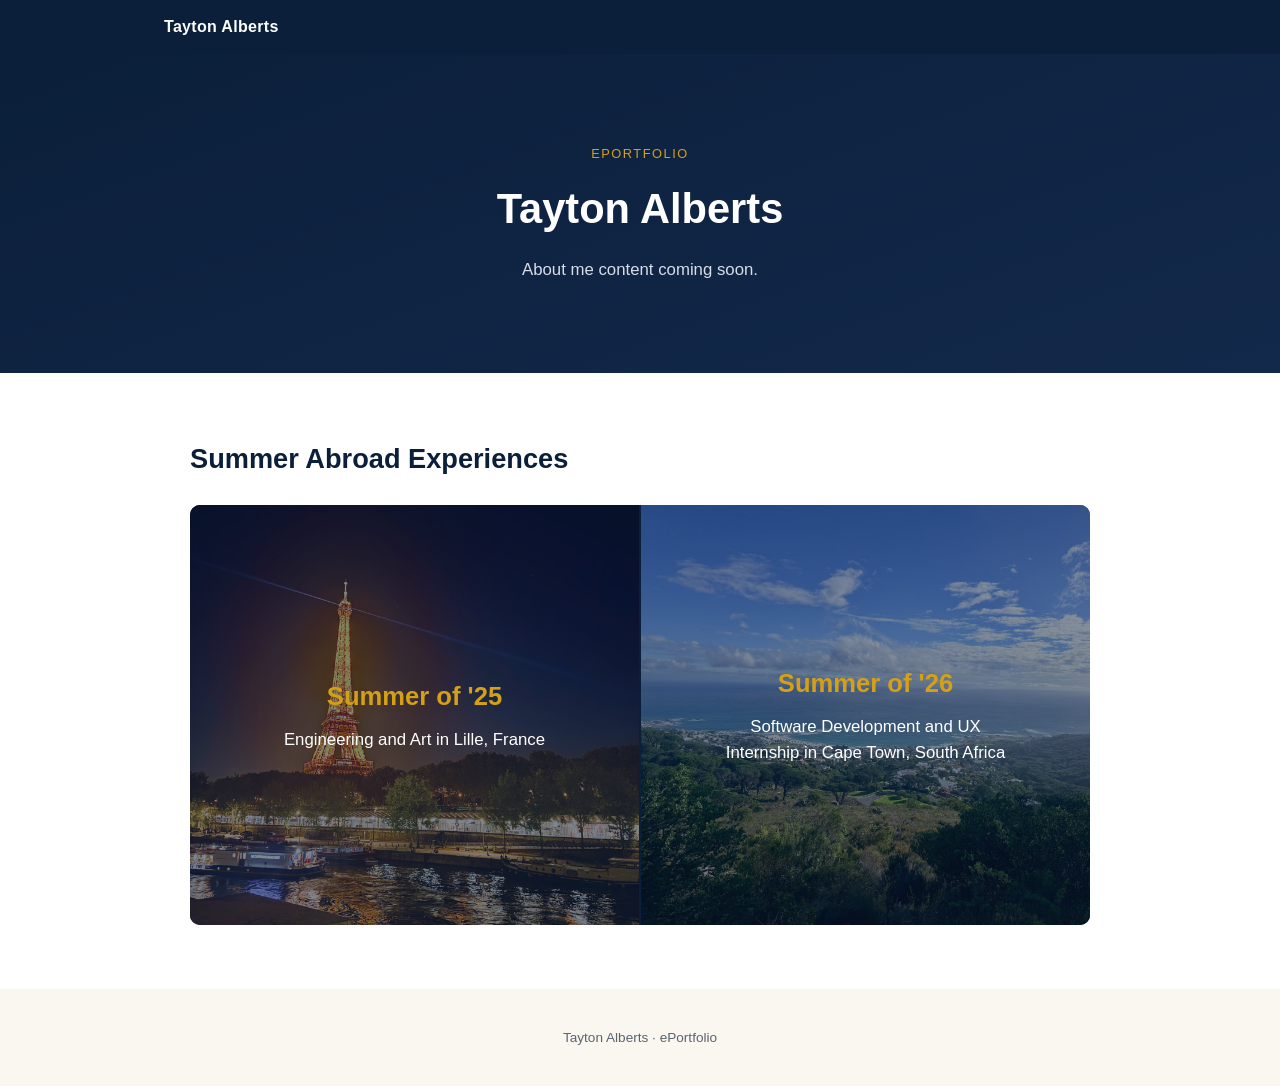
==== commit 9b9b2c76: "Add France page photo overlays: Eiffel Tower hero (+ home banner), Mont Saint-Michel behind reflecti" ====
--- a/index.html
+++ b/index.html
@@ -28,7 +28,7 @@
     <h2>Summer Abroad Experiences</h2>
     <div class="banner">
       <a class="banner-half banner-france" href="france.html">
-        <div class="banner-bg"></div>
+        <div class="banner-bg" style="background-image: url('assets/photos/eiffel-tower-bg.jpg')"></div>
         <div class="banner-overlay"></div>
         <div class="banner-text">
           <p class="banner-year">Summer of '25</p>
--- a/styles.css
+++ b/styles.css
@@ -133,10 +133,6 @@
   background-size: cover;
   background-position: center;
   transition: transform 0.4s ease;
-}
-
-.banner-france .banner-bg {
-  background-image: linear-gradient(135deg, var(--navy) 0%, var(--navy-light) 100%);
 }
 
 .banner-overlay {
@@ -401,16 +397,50 @@
   color: var(--muted);
 }
 
+.artwork-grid {
+  display: grid;
+  grid-template-columns: repeat(auto-fit, minmax(180px, 1fr));
+  gap: 16px;
+  margin: 20px 0;
+}
+
+.artwork-grid figure {
+  margin: 0;
+  background: white;
+  border: 1px solid var(--border);
+  border-radius: 10px;
+  overflow: hidden;
+}
+
+.artwork-grid img {
+  width: 100%;
+  aspect-ratio: 4 / 3;
+  object-fit: contain;
+  background: var(--cream);
+  display: block;
+  border-bottom: 1px solid var(--border);
+}
+
+.artwork-grid figcaption {
+  padding: 10px 12px;
+  font-size: 0.85rem;
+  color: var(--muted);
+}
+
 .section.thanks-section {
   text-align: center;
+  background: var(--navy);
+  color: white;
+  padding-top: 100px;
+  padding-bottom: 100px;
+}
+
+.section.thanks-section.has-bg-photo {
   background:
     linear-gradient(180deg, rgba(11, 31, 58, 0.7) 0%, rgba(11, 31, 58, 0.85) 100%),
     url("assets/photos/thanks-bg.jpg");
   background-size: cover;
   background-position: center;
-  color: white;
-  padding-top: 100px;
-  padding-bottom: 100px;
 }
 
 .section.thanks-section h2 {
@@ -430,3 +460,38 @@
   color: var(--muted);
   font-size: 0.85rem;
 }
+
+.hero.france-hero {
+  background:
+    linear-gradient(180deg, rgba(11, 31, 58, 0.55) 0%, rgba(11, 31, 58, 0.75) 100%),
+    url("assets/photos/eiffel-tower-bg.jpg");
+  background-size: cover;
+  background-position: center;
+}
+
+.section.france-reflection-bg {
+  background:
+    linear-gradient(180deg, rgba(11, 31, 58, 0.55) 0%, rgba(11, 31, 58, 0.7) 100%),
+    url("assets/photos/mont-saint-michel-bg.jpg");
+  background-size: cover;
+  background-position: center;
+  color: white;
+  padding-top: 90px;
+  padding-bottom: 90px;
+}
+
+.section.france-reflection-bg h2 {
+  color: white;
+}
+
+.section.france-reflection-bg p {
+  color: #d7dde7;
+}
+
+.section.thanks-section.france-thanks-bg {
+  background:
+    linear-gradient(180deg, rgba(11, 31, 58, 0.7) 0%, rgba(11, 31, 58, 0.85) 100%),
+    url("assets/photos/belgium-courtyard-bg.jpg");
+  background-size: cover;
+  background-position: center;
+}
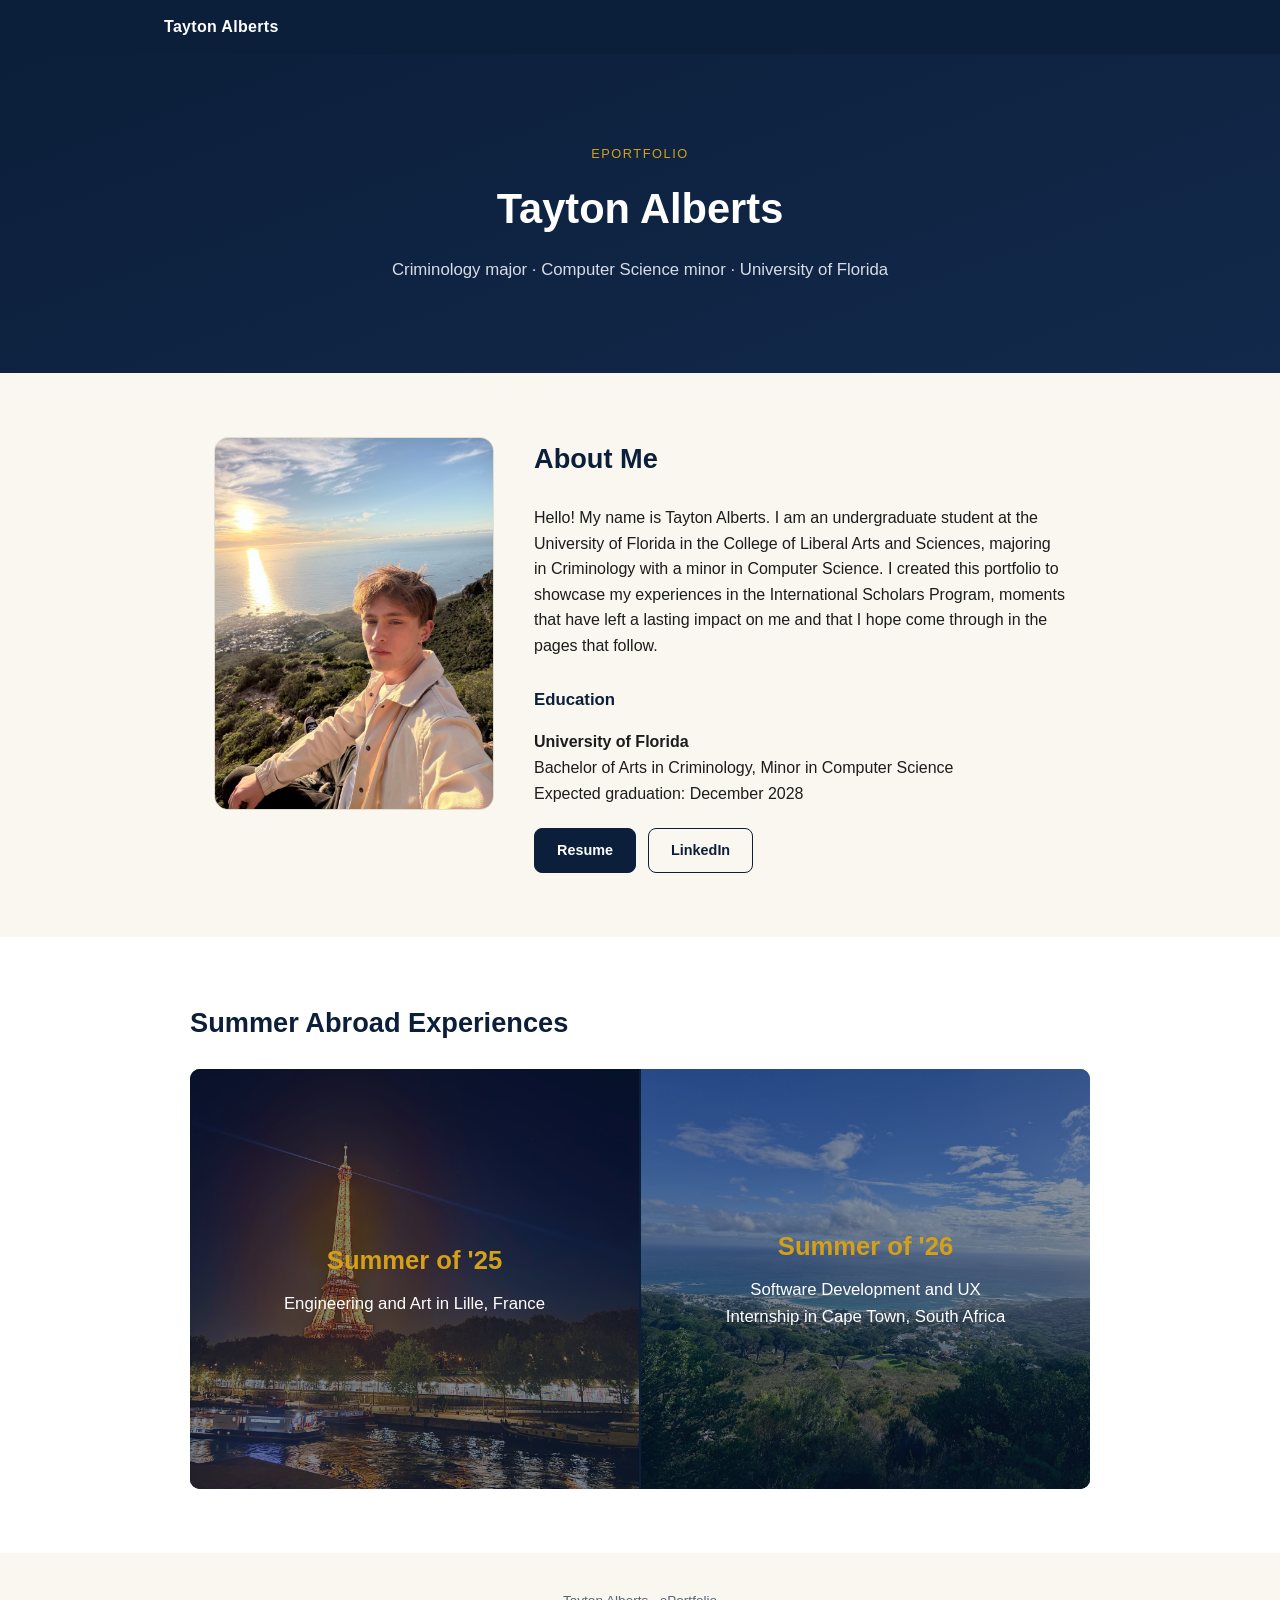
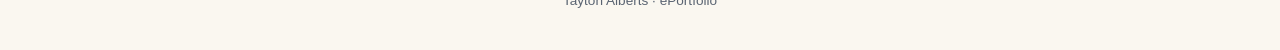
==== commit f4102ed6: "Fill in the About Me home page: bio, education, profile photo, resume and LinkedIn links Co-Authored" ====
--- a/index.html
+++ b/index.html
@@ -18,11 +18,38 @@
   <div class="hero-inner">
     <p class="eyebrow">ePortfolio</p>
     <h1>Tayton Alberts</h1>
-    <p class="hero-sub">About me content coming soon.</p>
+    <p class="hero-sub">Criminology major &middot; Computer Science minor &middot; University of Florida</p>
   </div>
 </header>
 
 <main>
+
+  <section id="about" class="section">
+    <div class="about-grid">
+      <div class="about-photo">
+        <img src="assets/photos/profile.jpg" alt="Tayton Alberts">
+      </div>
+      <div class="about-text">
+        <h2>About Me</h2>
+        <p>
+          Hello! My name is Tayton Alberts. I am an undergraduate student at the University of Florida in the
+          College of Liberal Arts and Sciences, majoring in Criminology with a minor in Computer Science. I
+          created this portfolio to showcase my experiences in the International Scholars Program, moments
+          that have left a lasting impact on me and that I hope come through in the pages that follow.
+        </p>
+        <h3>Education</h3>
+        <p>
+          <strong>University of Florida</strong><br>
+          Bachelor of Arts in Criminology, Minor in Computer Science<br>
+          Expected graduation: December 2028
+        </p>
+        <div class="about-links">
+          <a class="btn-link" href="assets/Tayton_Alberts_Resume.pdf" target="_blank" rel="noopener">Resume</a>
+          <a class="btn-link btn-link-outline" href="https://www.linkedin.com/in/tayton-alberts/" target="_blank" rel="noopener">LinkedIn</a>
+        </div>
+      </div>
+    </div>
+  </section>
 
   <section class="section alt">
     <h2>Summer Abroad Experiences</h2>
--- a/styles.css
+++ b/styles.css
@@ -230,6 +230,10 @@
   color: var(--muted);
   font-size: 0.9rem;
   font-style: italic;
+}
+
+.section-note.center-note {
+  text-align: center;
 }
 
 .reflection-slide {
@@ -397,36 +401,6 @@
   color: var(--muted);
 }
 
-.artwork-grid {
-  display: grid;
-  grid-template-columns: repeat(auto-fit, minmax(180px, 1fr));
-  gap: 16px;
-  margin: 20px 0;
-}
-
-.artwork-grid figure {
-  margin: 0;
-  background: white;
-  border: 1px solid var(--border);
-  border-radius: 10px;
-  overflow: hidden;
-}
-
-.artwork-grid img {
-  width: 100%;
-  aspect-ratio: 4 / 3;
-  object-fit: contain;
-  background: var(--cream);
-  display: block;
-  border-bottom: 1px solid var(--border);
-}
-
-.artwork-grid figcaption {
-  padding: 10px 12px;
-  font-size: 0.85rem;
-  color: var(--muted);
-}
-
 .section.thanks-section {
   text-align: center;
   background: var(--navy);
@@ -495,3 +469,67 @@
   background-size: cover;
   background-position: center;
 }
+
+.about-grid {
+  display: grid;
+  grid-template-columns: 280px 1fr;
+  gap: 40px;
+  align-items: start;
+}
+
+.about-photo img {
+  width: 100%;
+  display: block;
+  border-radius: 14px;
+  border: 1px solid var(--border);
+}
+
+.about-text h3 {
+  margin: 28px 0 8px;
+  color: var(--navy);
+  font-size: 1.05rem;
+}
+
+.about-links {
+  display: flex;
+  gap: 12px;
+  margin-top: 22px;
+}
+
+.btn-link {
+  display: inline-block;
+  padding: 10px 22px;
+  border-radius: 8px;
+  background: var(--navy);
+  color: white;
+  text-decoration: none;
+  font-weight: 600;
+  font-size: 0.9rem;
+  border: 1px solid var(--navy);
+}
+
+.btn-link:hover {
+  background: var(--navy-light);
+  border-color: var(--navy-light);
+}
+
+.btn-link-outline {
+  background: transparent;
+  color: var(--navy);
+}
+
+.btn-link-outline:hover {
+  background: var(--navy);
+  color: white;
+}
+
+@media (max-width: 700px) {
+  .about-grid {
+    grid-template-columns: 1fr;
+  }
+
+  .about-photo {
+    max-width: 240px;
+    margin: 0 auto;
+  }
+}
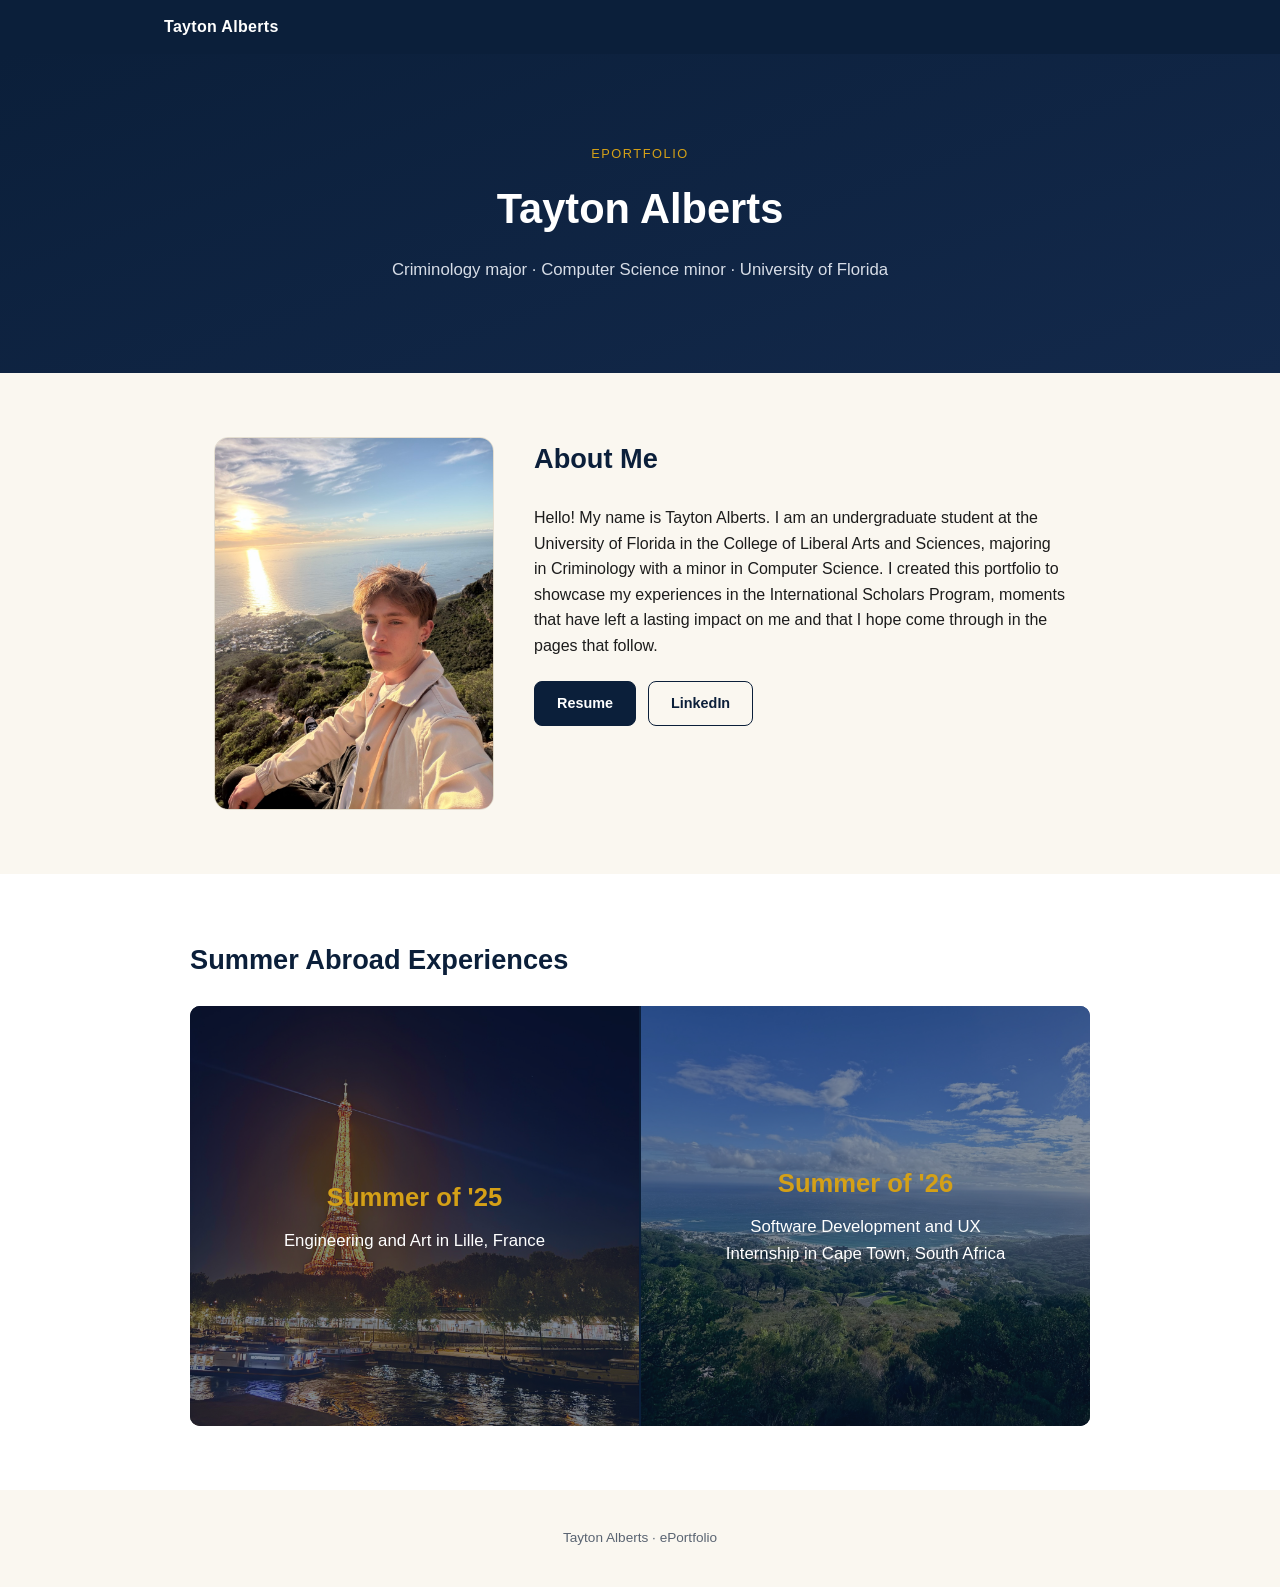
==== commit 27201bdf: "Remove Education subsection from About Me, keep bio focused Co-Authored-By: Claude Sonnet 5 <noreply" ====
--- a/index.html
+++ b/index.html
@@ -37,12 +37,6 @@
           created this portfolio to showcase my experiences in the International Scholars Program, moments
           that have left a lasting impact on me and that I hope come through in the pages that follow.
         </p>
-        <h3>Education</h3>
-        <p>
-          <strong>University of Florida</strong><br>
-          Bachelor of Arts in Criminology, Minor in Computer Science<br>
-          Expected graduation: December 2028
-        </p>
         <div class="about-links">
           <a class="btn-link" href="assets/Tayton_Alberts_Resume.pdf" target="_blank" rel="noopener">Resume</a>
           <a class="btn-link btn-link-outline" href="https://www.linkedin.com/in/tayton-alberts/" target="_blank" rel="noopener">LinkedIn</a>
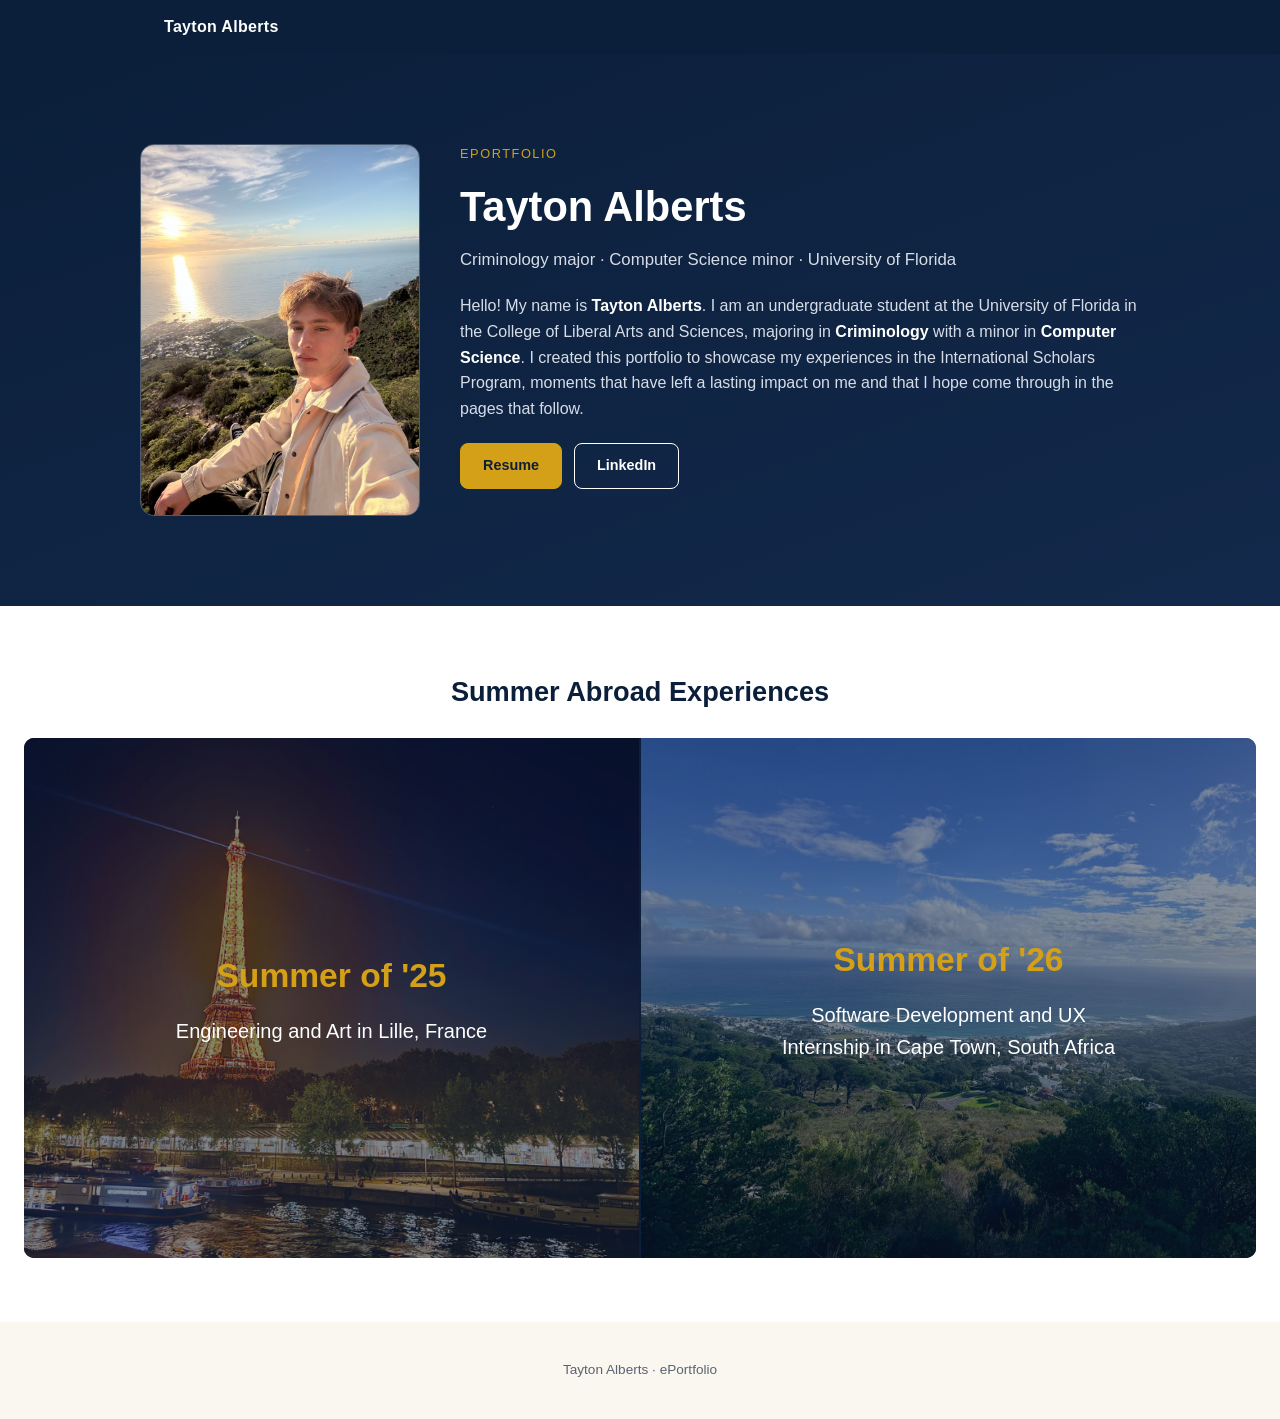
==== commit 279e3ac5: "Merge hero and About Me into one navy block, enlarge and center the Summer Abroad banner Co-Authored" ====
--- a/index.html
+++ b/index.html
@@ -14,38 +14,33 @@
   </div>
 </nav>
 
-<header class="hero home-hero">
-  <div class="hero-inner">
-    <p class="eyebrow">ePortfolio</p>
-    <h1>Tayton Alberts</h1>
-    <p class="hero-sub">Criminology major &middot; Computer Science minor &middot; University of Florida</p>
+<header id="about" class="hero home-hero about-hero">
+  <div class="about-grid">
+    <div class="about-photo">
+      <img src="assets/photos/profile.jpg" alt="Tayton Alberts">
+    </div>
+    <div class="about-text">
+      <p class="eyebrow">ePortfolio</p>
+      <h1>Tayton Alberts</h1>
+      <p class="hero-sub">Criminology major &middot; Computer Science minor &middot; University of Florida</p>
+      <p>
+        Hello! My name is <strong>Tayton Alberts</strong>. I am an undergraduate student at the University of
+        Florida in the College of Liberal Arts and Sciences, majoring in <strong>Criminology</strong> with a
+        minor in <strong>Computer Science</strong>. I created this portfolio to showcase my experiences in the
+        International Scholars Program, moments that have left a lasting impact on me and that I hope come
+        through in the pages that follow.
+      </p>
+      <div class="about-links">
+        <a class="btn-link" href="assets/Tayton_Alberts_Resume.pdf" target="_blank" rel="noopener">Resume</a>
+        <a class="btn-link btn-link-outline" href="https://www.linkedin.com/in/tayton-alberts/" target="_blank" rel="noopener">LinkedIn</a>
+      </div>
+    </div>
   </div>
 </header>
 
 <main>
 
-  <section id="about" class="section">
-    <div class="about-grid">
-      <div class="about-photo">
-        <img src="assets/photos/profile.jpg" alt="Tayton Alberts">
-      </div>
-      <div class="about-text">
-        <h2>About Me</h2>
-        <p>
-          Hello! My name is Tayton Alberts. I am an undergraduate student at the University of Florida in the
-          College of Liberal Arts and Sciences, majoring in Criminology with a minor in Computer Science. I
-          created this portfolio to showcase my experiences in the International Scholars Program, moments
-          that have left a lasting impact on me and that I hope come through in the pages that follow.
-        </p>
-        <div class="about-links">
-          <a class="btn-link" href="assets/Tayton_Alberts_Resume.pdf" target="_blank" rel="noopener">Resume</a>
-          <a class="btn-link btn-link-outline" href="https://www.linkedin.com/in/tayton-alberts/" target="_blank" rel="noopener">LinkedIn</a>
-        </div>
-      </div>
-    </div>
-  </section>
-
-  <section class="section alt">
+  <section class="section alt banner-section">
     <h2>Summer Abroad Experiences</h2>
     <div class="banner">
       <a class="banner-half banner-france" href="france.html">
--- a/styles.css
+++ b/styles.css
@@ -108,10 +108,54 @@
   padding: 90px 24px;
 }
 
+.hero.about-hero {
+  text-align: left;
+  min-height: auto;
+  padding: 90px 24px;
+}
+
+.hero.about-hero .about-grid {
+  width: 100%;
+  max-width: 1000px;
+}
+
+.hero.about-hero .eyebrow {
+  margin-bottom: 10px;
+}
+
+.hero.about-hero h1 {
+  margin-bottom: 6px;
+}
+
+.hero.about-hero .hero-sub {
+  margin-bottom: 20px;
+}
+
+.hero.about-hero .about-text p:not(.eyebrow):not(.hero-sub) {
+  color: #d7dde7;
+}
+
+.hero.about-hero .about-text strong {
+  color: white;
+  font-weight: 800;
+}
+
+.banner-section h2 {
+  text-align: center;
+  font-size: 2.4rem;
+  font-weight: 800;
+  margin-bottom: 36px;
+}
+
+.section.alt .banner {
+  max-width: none;
+  width: 100%;
+}
+
 .banner {
   display: flex;
   gap: 2px;
-  height: 420px;
+  height: min(60vh, 520px);
   border-radius: 10px;
   overflow: hidden;
   background: var(--navy);
@@ -159,17 +203,17 @@
 }
 
 .banner-text p.banner-year {
-  font-size: 1.6rem;
+  font-size: 2.1rem;
   font-weight: 800;
   color: var(--gold);
-  margin: 0 0 10px;
+  margin: 0 0 12px;
 }
 
 .banner-text p.banner-desc {
-  font-size: 1.05rem;
-  margin: 0;
-  color: white;
-  max-width: 280px;
+  font-size: 1.25rem;
+  margin: 0;
+  color: white;
+  max-width: 360px;
   margin-left: auto;
   margin-right: auto;
 }
@@ -481,7 +525,7 @@
   width: 100%;
   display: block;
   border-radius: 14px;
-  border: 1px solid var(--border);
+  border: 1px solid rgba(255, 255, 255, 0.25);
 }
 
 .about-text h3 {
@@ -500,27 +544,28 @@
   display: inline-block;
   padding: 10px 22px;
   border-radius: 8px;
-  background: var(--navy);
-  color: white;
+  background: var(--gold);
+  color: var(--navy);
   text-decoration: none;
-  font-weight: 600;
+  font-weight: 700;
   font-size: 0.9rem;
-  border: 1px solid var(--navy);
+  border: 1px solid var(--gold);
 }
 
 .btn-link:hover {
-  background: var(--navy-light);
-  border-color: var(--navy-light);
+  background: #b8890f;
+  border-color: #b8890f;
 }
 
 .btn-link-outline {
   background: transparent;
+  color: white;
+  border-color: white;
+}
+
+.btn-link-outline:hover {
+  background: white;
   color: var(--navy);
-}
-
-.btn-link-outline:hover {
-  background: var(--navy);
-  color: white;
 }
 
 @media (max-width: 700px) {
